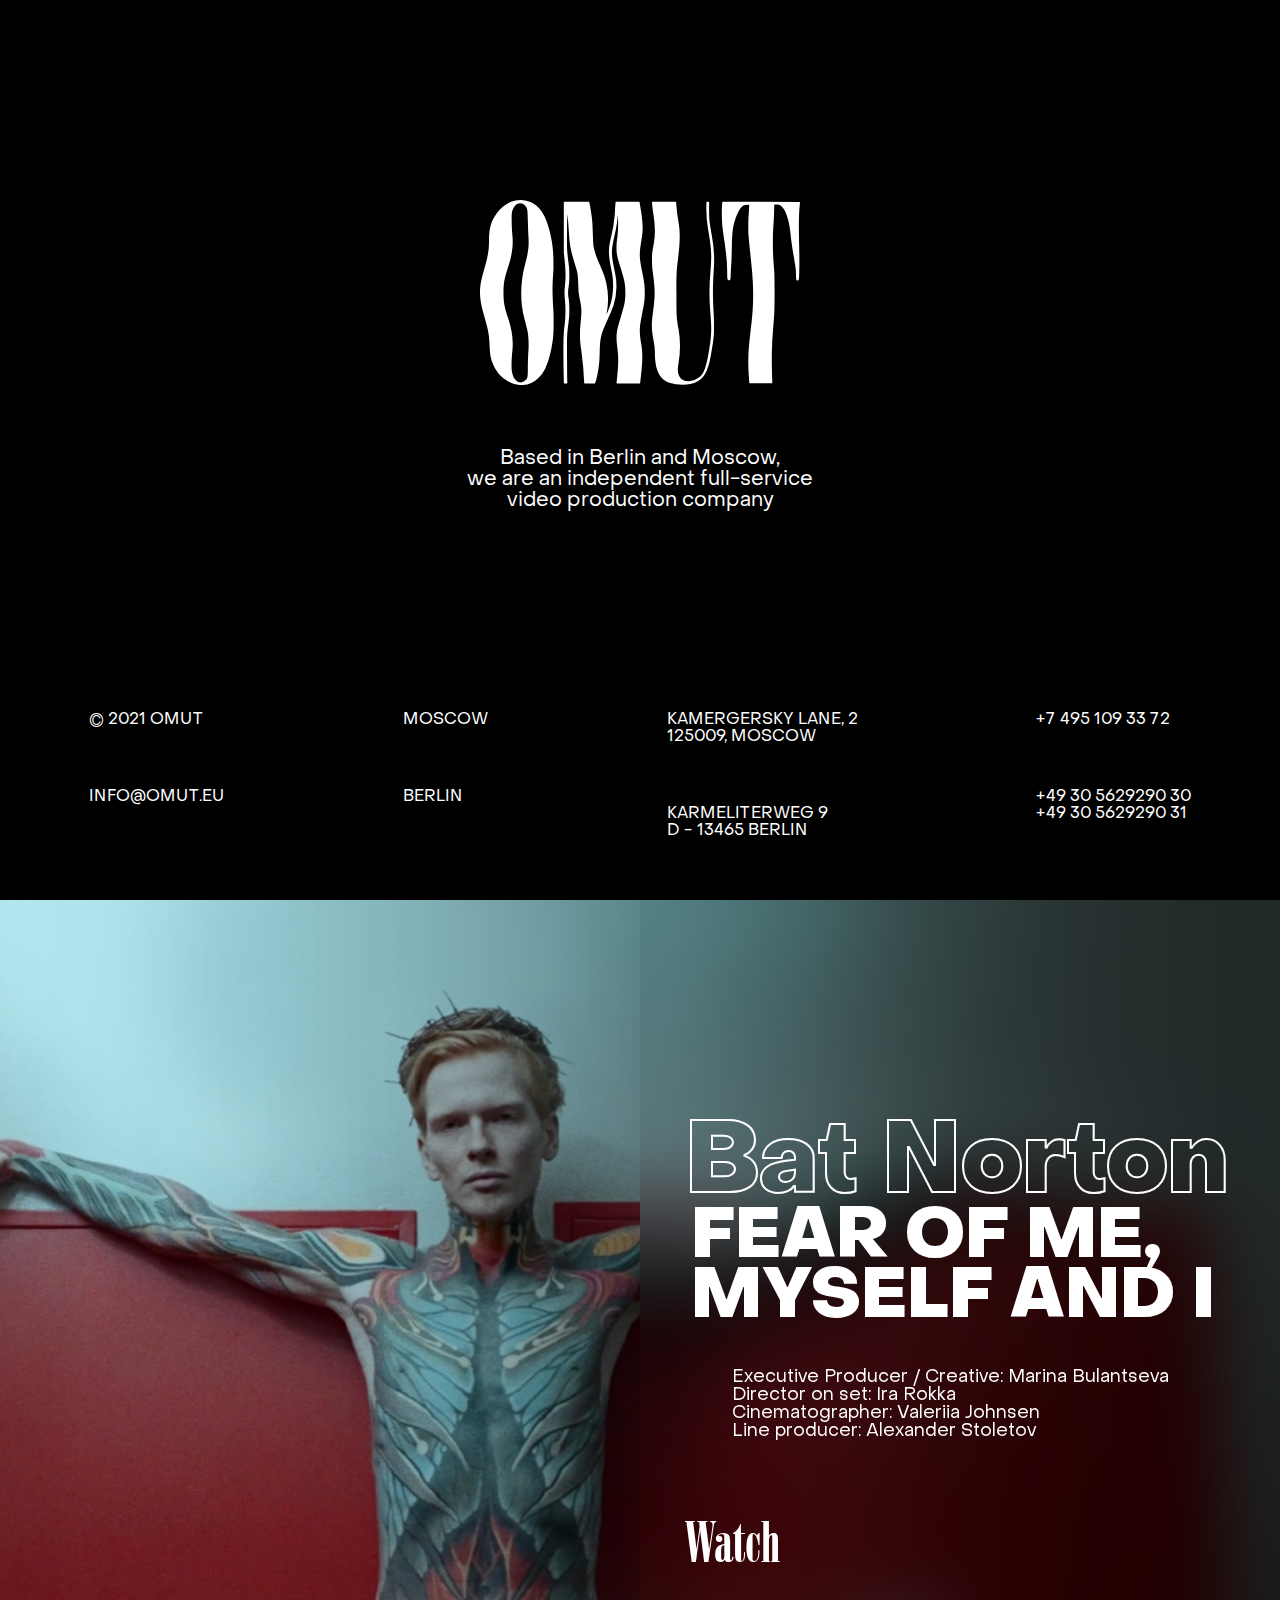
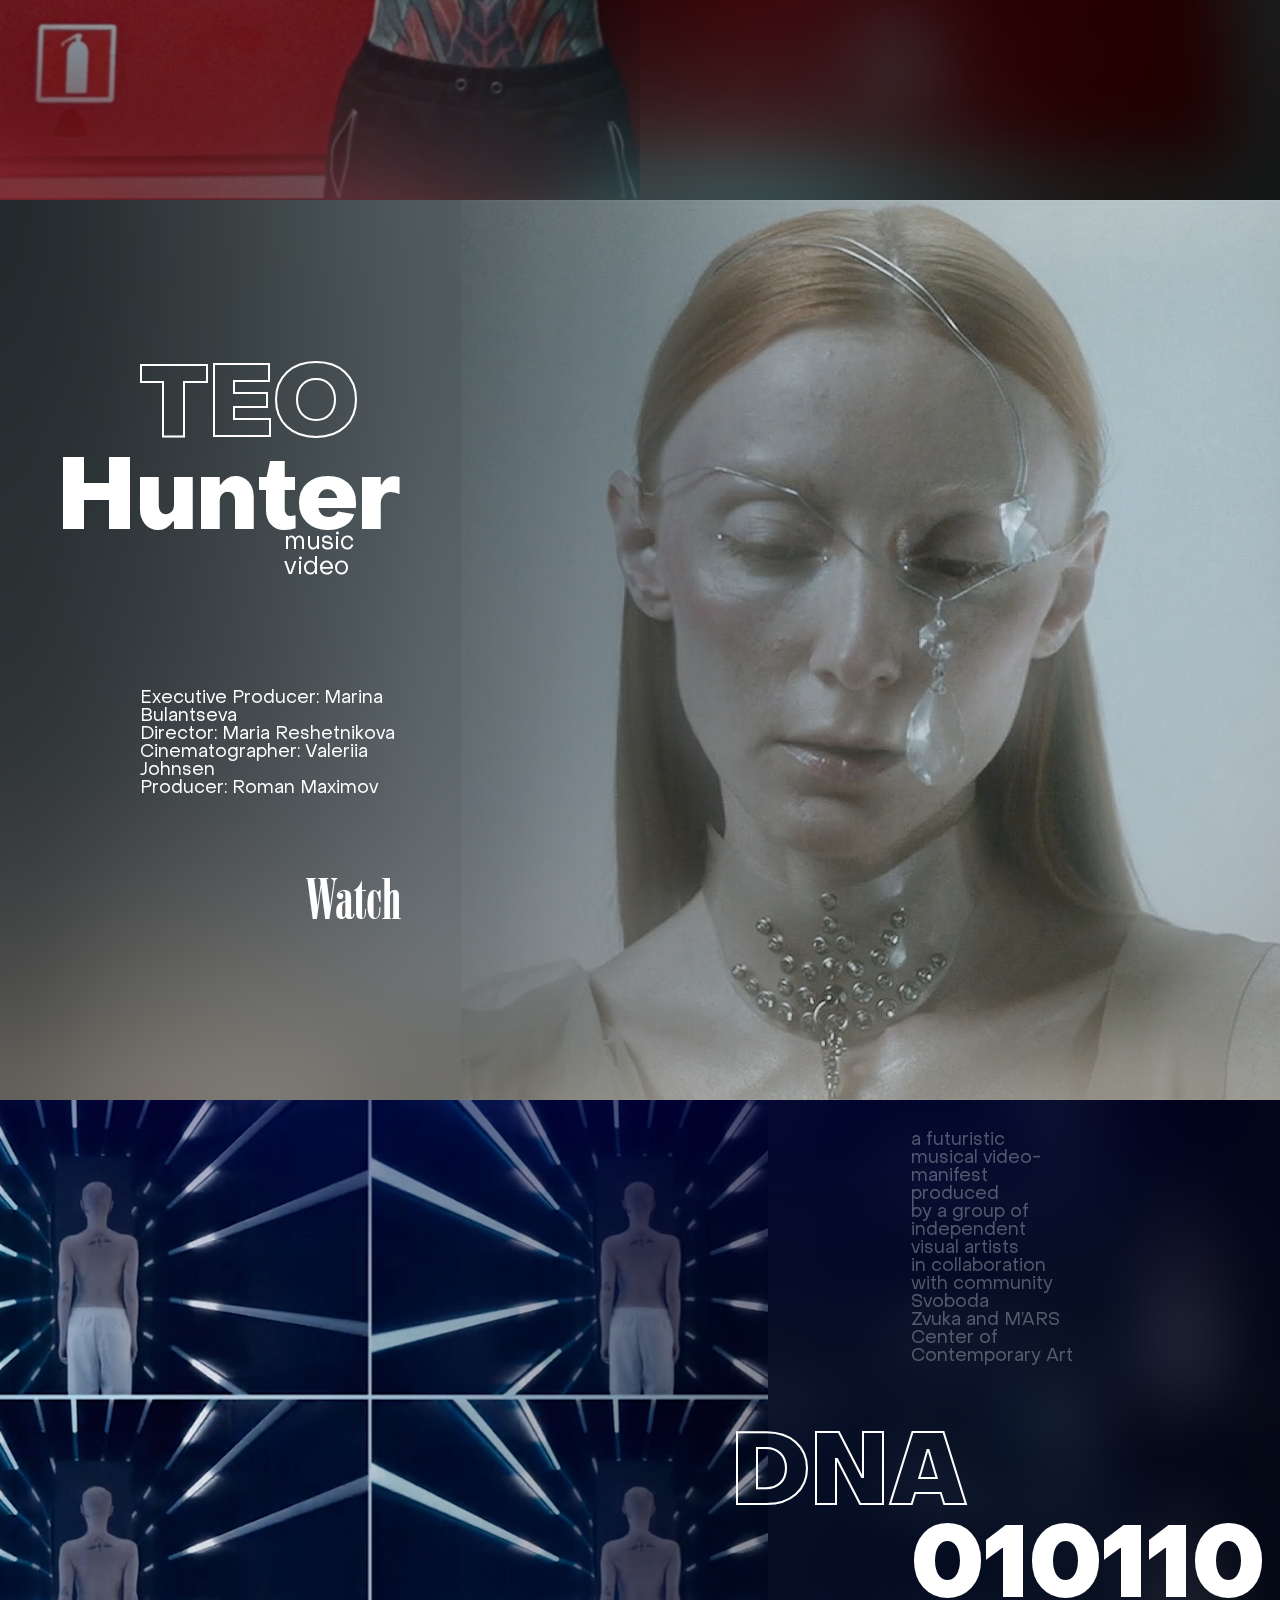
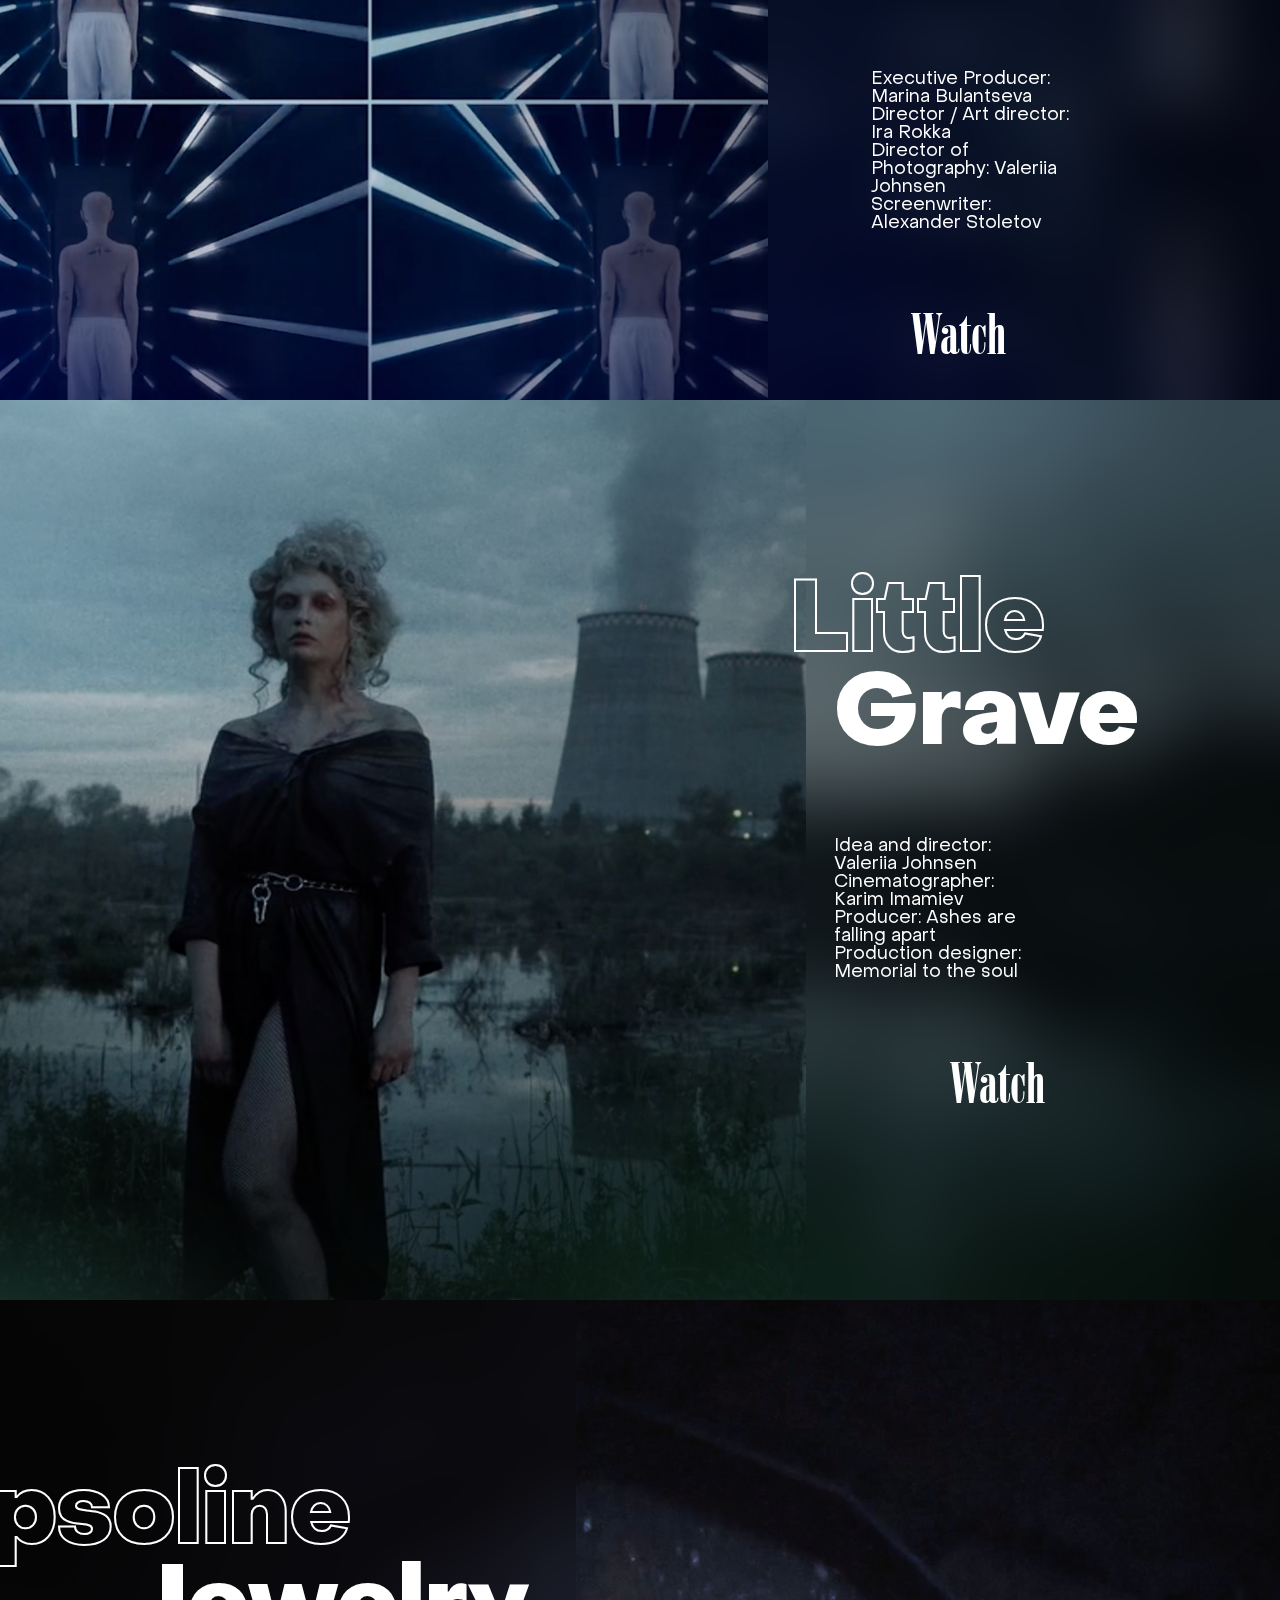
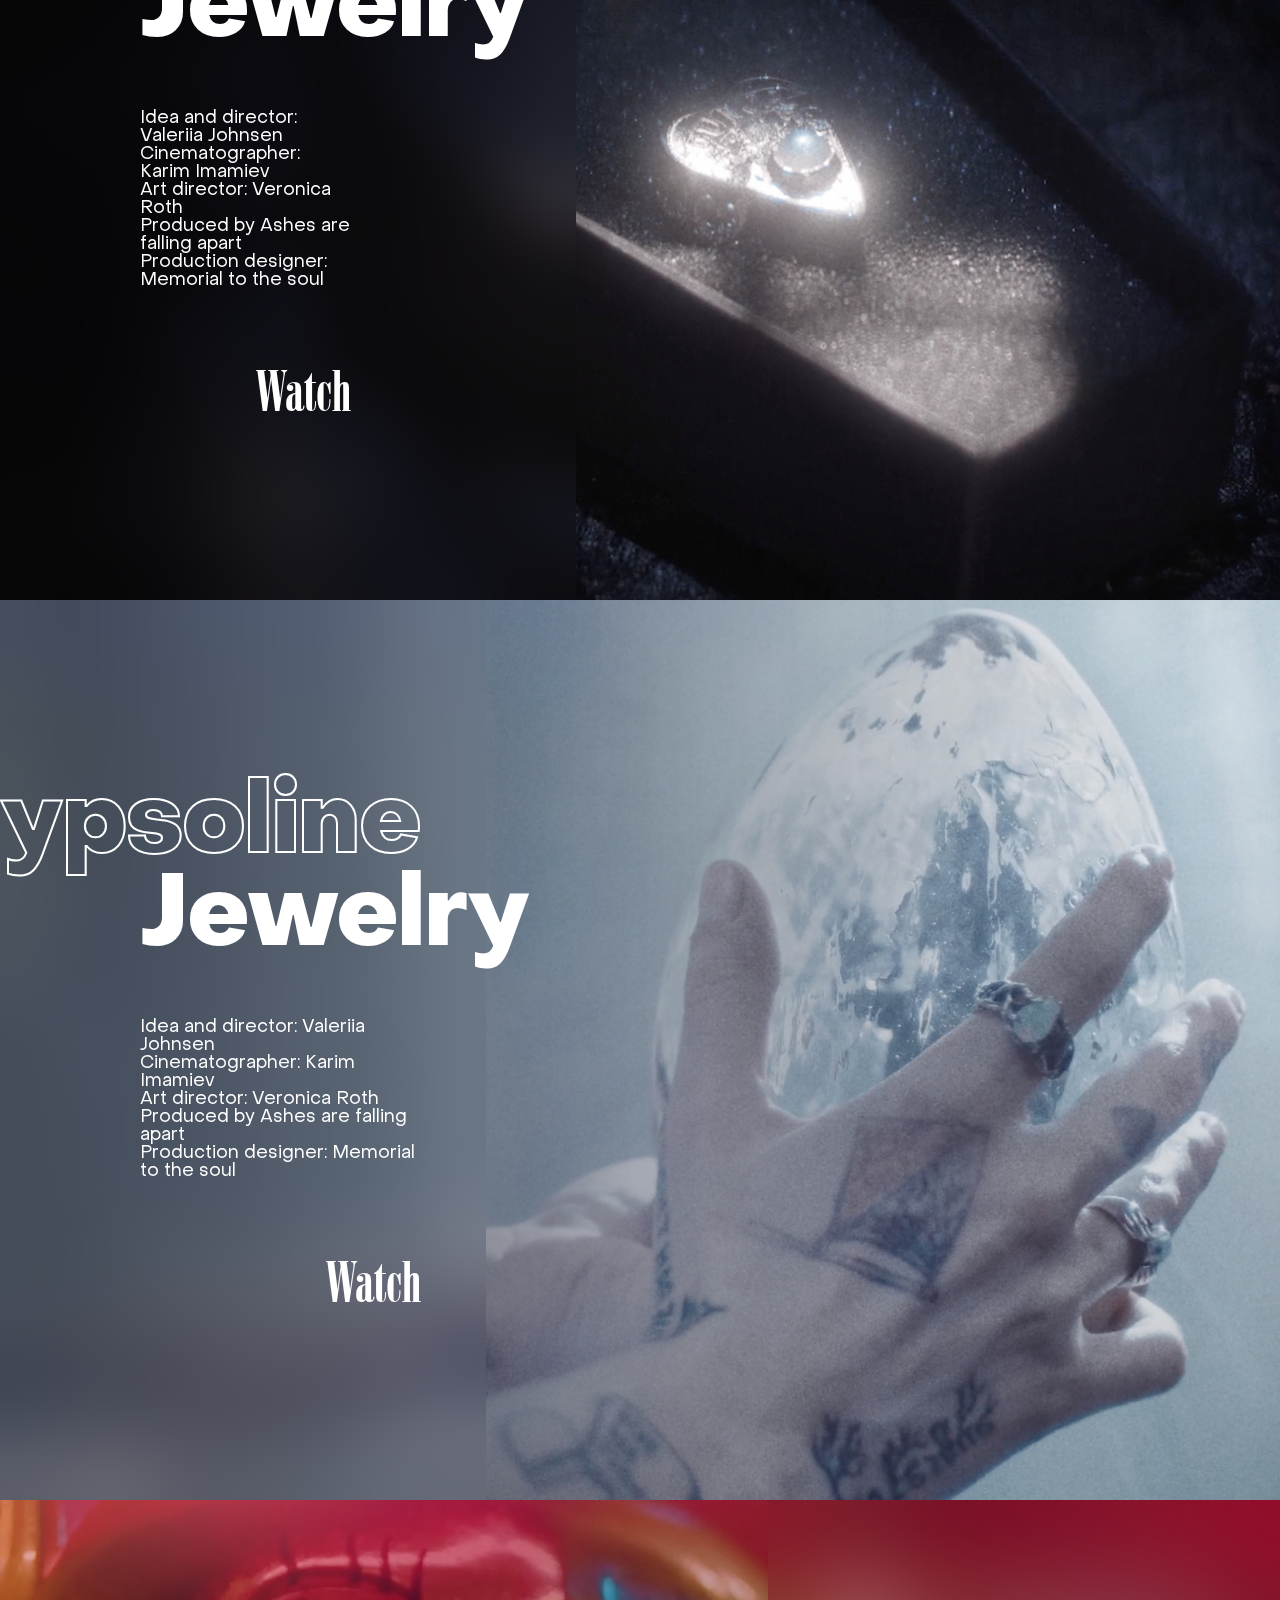
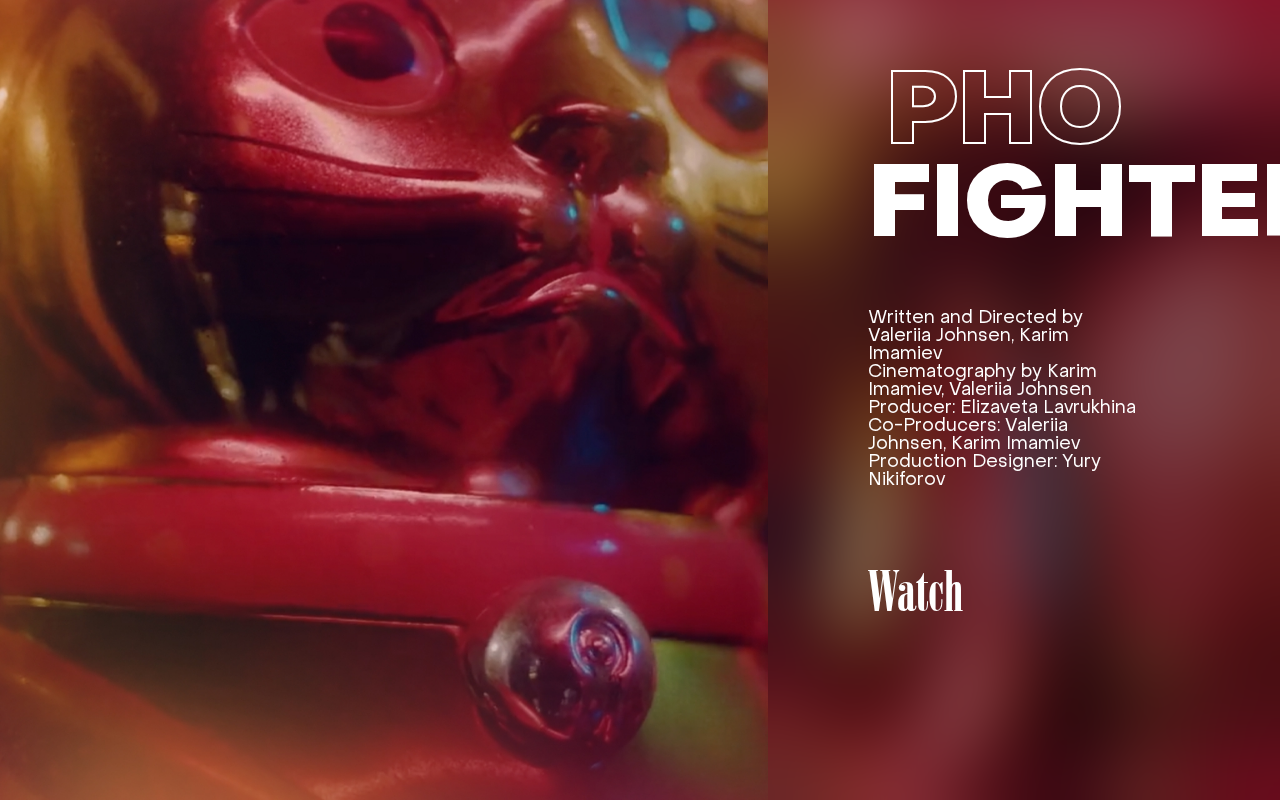
==== index.html @ 8d7e6514 "Add files via upload" ====
<!DOCTYPE html>
<html lang="en">
<head>
  <meta charset="UTF-8" http-equiv="Cache-Control" content="no-cache">
  <meta name="viewport" content="width=device-width, initial-scale=1.0">
  <link rel="stylesheet" href="css/style.css">
  <title>OMUT STUDIO</title>
</head>
<body>
  <div class="nav">
    <img class="nav__logo" src="img/znak.svg" alt="logo">
    <div class="nav__links">
      <a href="#" class="nav__link nav__about">About</a>
      <a href="#" class="nav__link nav__contacts">Contacts</a>
      <a href="#" class="nav__link nav__back">Back</a>
    </div>
    <div class="nav__links_mob">
      <img class="nav__link_mob" src="img/info.svg" alt="info">
      <img class="nav__link_mob" src="img/phone.svg" alt="phone">
    </div>
  </div>
  <div class="container">
    <div class="main active">
      <div class="main__top"></div>
      <div class="main__center">
        <img class="main__logo" src="img/logo-vector.svg" alt="logo">
        <img class="main__click" src="img/click.svg" alt="img">
        <div class="main__subtitle">Based in Berlin and Moscow, <br> we are an independent full-service <br> video production company</div>
      </div>
      <div class="main__footer">
        <div class="main__col">
          <div class="main__info">© 2021 OMUT</div>
          <div class="main__info">info@omut.eu</div>
        </div>
        <div class="main__col">
          <div class="main__info">MOSCOW</div>
          <div class="main__info">BERLIN</div>
        </div>
        <div class="main__col">
          <div class="main__info">Kamergersky lane, 2 <br> 125009, Moscow</div>
          <div class="main__info">Karmeliterweg 9 <br> D - 13465 Berlin</div>
        </div>
        <div class="main__col">
          <div class="main__info">+7 495 109 33 72</div>
          <div class="main__info">+49 30 5629290 30 <br> +49 30 5629290 31</div>
        </div>
      </div>
    </div>
    <div class="menu">
      <div class="menu__title">
        <div class="menu__words_col">
          <div class="menu__word_title">Неклассическое</div>
          <div class="menu__word_subtitle">повествование</div>
        </div>
        <div class="menu__words_col">
          <div class="menu__word_subtitle top">Постмодерн</div>
          <div class="menu__word_title right">Мрачная</div>
          <div class="menu__word_subtitle bottom">сказка</div>
        </div>
      </div>
      <div class="menu__subtitle">Видеопродакшн полного цикла с командой в Москве и Берлине</div>
      <ul class="menu__list">
        <li class="menu__item one">Работаем с актуальными артистами <br> и готовы предложить нетривиальный <br>  подход брендам, которые готовы <br> 
          к поиску новых визуальных форм <br> 
          в диалоге со своей аудиторией</li>
        <li class="menu__item two">Снимаем музыкальные клипы <br> 
          и коммерцию с сильной арт <br> составляющей</li>
        <li class="menu__item three">Работаем с брендами и артистами, которые <br>  не боятся экспериментировать и готовы <br> снимать контент с провокативной тематикой, <br>  необычными визуальными эффектами, <br> неклассическим повествованием.</li>
      </ul>
      <div class="menu__team">
        <div class="team__col">
          <div class="team__person">
            <img src="img/photo_1.png" class="team__photo"></img>
            <div class="team__name">Александр</div>
            <div class="team__lastname">Столетов</div>
            <div class="team__position">Генеральный продюсер</div>
            <div class="team__text">Увлечен новыми форматами социального взаимодействия в искусстве, в том числе, через иммерсивный виртуальный опыт. Работает с кино, анимацией, а также VR/AR проектами в Москве и Берлине. </div>
          </div>
          <div class="team__person">
            <img src="img/photo_3.png" class="team__photo"></img>
            <div class="team__name three">Валерия</div>
            <div class="team__lastname three">Йонсен</div>
            <div class="team__position">Оператор-постановщик</div>
            <div class="team__text">В своем визуальном языке придерживается атмосферы мрачной и сказочной эстетики.</div>
          </div>
        </div>
        <div class="team__col">
          <div class="team__person">
            <img src="img/photo_2.png" class="team__photo"></img>
            <div class="team__name two">Марина</div>
            <div class="team__lastname two">Буланцева </div>
            <div class="team__position">Креативный продюсер </div>
            <div class="team__text">видео, арт- и медиапроектов. Из тьмы и хаоса проявляет идеи, объединяет вокруг себя талантливых людей, чтобы вместе создавать миры невероятной сложности и красоты. </div>
          </div>
          <div class="team__person">
            <img src="img/photo_4.png" class="team__photo"></img>
            <div class="team__name four">Вероника </div>
            <div class="team__lastname four">Роот</div>
            <div class="team__position">Арт директор</div>
            <div class="team__text">В каждую работу вносит смысловую сложность, выстраивая уникальные визуальные истории.  Наработанный персональный стиль включает элементы барокко, символизма и постмодернистских направлений.</div>
          </div>
        </div>
      </div>
    </div>
    <div class="scroll__container" id="well">
      <section class="panel work__one">
        <div class="one__blur">
          <div class="one__title">Molchat Doma</div>
          <div class="one__subtitle">Otveta Net </div>
          <div class="one__subtitle_text">music video</div>
          <div class="one__text">Produced by: Alexander Stoletov & Marina Bulantseva <br>
            Director: Ira Rokka <br>
            Director of Photography: Valeriia Jonsen <br>
            Production designer: Elena Lavur
          </div>
          <div class="one__text_mob">
            <div class="one__row_mob">Produced by: <br> Alexander Stoletov & Marina Bulantseva</div>
            <div class="one__row_mob">Director: <br> Ira Rokka </div>
            <div class="one__row_mob">Director of Photography: <br> Valeriia Jonsen </div>
            <div class="one__row_mob">Production designer: <br> Elena Lavur</div>
          </div>
          <div class="one__play">Watch</div>  
        </div>
      </section>
      <section class="panel work__two">
        <div class="two__blur">
          <div class="two__title">Bat Norton</div>
          <div class="two__subtitle">FEAR OF ME, <br> MYSELF AND I </div>
          <div class="two__text">Executive Producer / Creative: Marina Bulantseva<br>
             Director on set: Ira Rokka <br>
             Cinematographer: Valeriia Johnsen<br>
             Line producer: Alexander Stoletov
          </div>
          <div class="two__text_mob">
            <div class="two__row_mob">Executive Producer / Creative: <br> Marina Bulantseva</div>
            <div class="two__row_mob">Director on set: <br> Ira Rokka </div>
            <div class="two__row_mob">Cinematographer: <br> Valeriia Jonsen </div>
            <div class="two__row_mob">Line producer: <br> Alexander Stoletov</div>
          </div>
          <div class="two__play">Watch</div>  
        </div>
      </section>
      <section class="panel work__three">
        <div class="three__blur">
          <div class="three__title">TEO</div>
          <div class="three__subtitle">Hunter</div>
          <div class="three__subtitle_text">music video</div>
          <div class="three__text">Executive Producer: Marina Bulantseva<br>
            Director: Maria Reshetnikova<br>
            Cinematographer: Valeriia Johnsen<br>
            Producer: Roman Maximov
          </div>
          <div class="three__text_mob">
            <div class="three__row_mob">Creative by <br> Executive Producer: <br> Marina Bulantseva </div>
            <div class="three__row_mob">Director: <br> Maria Reshetnikova</div>
            <div class="three__row_mob">Cinematographer: <br> Valeriia Johnsen</div>
            <div class="three__row_mob">Producer: <br> Roman Maximov</div>
          </div>
          <div class="three__play">Watch</div>  
        </div>
      </section>
      <section class="panel work__four">
        <div class="four__blur">
          <div class="four__subtext">
            a futuristic musical video-manifest produced <br> 
            by a group of independent visual artists <br>
            in collaboration with community Svoboda <br> 
            Zvuka and M’ARS Center of Contemporary Art
          </div>
          <div class="four__title">DNA</div>
          <div class="four__subtitle">010110 </div>
          <div class="four__text">Executive Producer: Marina Bulantseva<br>
            Director / Art director: Ira Rokka<br>
            Director of Photography: Valeriia Johnsen<br>
            Screenwriter: Alexander Stoletov
          </div>
          <div class="four__text_mob">
            <div class="four__row_mob">Executive Producer:  <br>Marina Bulantseva</div>
            <div class="four__row_mob">Director / Art director: <br> Ira Rokka </div>
            <div class="four__row_mob">Director of Photography: <br> Valeriia Johnsen</div>
            <div class="four__row_mob">Screenwriter: <br> Alexander Stoletov </div>
          </div>
          <div class="four__play">Watch</div>  
        </div>
      </section>
      <section class="panel work__five">
        <div class="five__blur">
          <div class="five__title">Little</div>
          <div class="five__subtitle">Grave </div>
          <div class="five__text">Idea and director: Valeriia Johnsen<br>
            Cinematographer: Karim Imamiev<br>
            Producer: Ashes are falling apart<br>
            Production designer: Memorial to the soul
          </div>
          <div class="five__text_mob">
            <div class="five__row_mob">Idea and director: <br> Valeriia Johnsen</div>
            <div class="five__row_mob">Cinematographer: <br> Karim Imamiev </div>
            <div class="five__row_mob">Producer: <br> Ashes are falling apart </div>
            <div class="five__row_mob">Production designer: <br> Memorial to the soul </div>
          </div>
          <div class="five__play">Watch</div>  
        </div>
      </section>
      <section class="panel work__six">
        <div class="six__blur">
          <div class="six__title">Hypsoline</div>
          <div class="six__subtitle">Jewelry</div>
          <div class="six__text">Idea and director: Valeriia Johnsen<br>
            Cinematographer: Karim Imamiev<br>
            Art director: Veronica Roth<br>
            Produced by Ashes are falling apart<br>
            Production designer: Memorial to the soul
          </div>
          <div class="six__text_mob">
            <div class="six__row_mob">Idea and director: <br> Valeriia Johnsen</div>
            <div class="six__row_mob">Cinematographer: <br> Karim Imamiev </div>
            <div class="six__row_mob">Art director:  <br> Veronica Roth</div>
            <div class="six__row_mob">Produced by <br> Ashes are falling apart</div>
            <div class="six__row_mob">Production designer: <br> Memorial to the soul </div>
          </div>
          <div class="six__play">Watch</div>  
        </div>
      </section>
      <section class="panel work__seven">
        <div class="seven__blur">
          <div class="seven__title">Hypsoline</div>
          <div class="seven__subtitle">Jewelry</div>
          <div class="seven__text">Idea and director: Valeriia Johnsen<br>
            Cinematographer: Karim Imamiev<br>
            Art director: Veronica Roth<br>
            Produced by Ashes are falling apart<br>
            Production designer: Memorial to the soul
          </div>
          <div class="seven__text_mob">
            <div class="seven__row_mob">Idea and director: <br> Valeriia Johnsen</div>
            <div class="seven__row_mob">Cinematographer: <br> Karim Imamiev </div>
            <div class="seven__row_mob">Art director:  <br> Veronica Roth</div>
            <div class="seven__row_mob">Produced by <br> Ashes are falling apart</div>
            <div class="seven__row_mob">Production designer: <br> Memorial to the soul </div>
          </div>
          <div class="seven__play">Watch</div>  
        </div>
      </section>
      <section class="panel work__eight">
        <div class="eight__blur">
          <div class="eight__title">PHO</div>
          <div class="eight__subtitle">FIGHTERS</div>
          <div class="eight__text">Written and Directed by Valeriia Johnsen, Karim Imamiev<br>
            Cinematography by Karim Imamiev, Valeriia Johnsen<br>
            Producer: Elizaveta Lavrukhina<br>
            Co-Producers: Valeriia Johnsen, Karim Imamiev<br>
            Production Designer: Yury Nikiforov
          </div>
          <div class="eight__text_mob">
            <div class="eight__row_mob">Written and Directed by <br> Valeriia Johnsen, Karim Imamiev</div>
            <div class="eight__row_mob">Cinematography by <br> Karim Imamiev, Valeriia Johnsen</div>
            <div class="eight__row_mob">Producer: <br> Elizaveta Lavrukhina</div>
            <div class="eight__row_mob">Co-Producers:<br> Valeriia Johnsen, Karim Imamiev</div>
            <div class="eight__row_mob">Production Designer: <br> Yury Nikiforov </div>
          </div>
          <div class="eight__play">Watch</div>  
        </div>
      </section>
    </div>
    
    <div class="scroll__icon">
      <img class="scroll__img" src="img/scroll.svg" alt="scroll">
    </div>
    <div class="scroll__icon_mob">
      <div class="scroll__img_mob">scroll</div>
    </div>
  </div>
  
  <script src="js/script.js"></script>
</body>
</html>
---- css/style.css ----
@import url('./fonts.css');
@import url('./mian.css');

.container{
  overflow: hidden;
}

/* MAIN */

.main{
  background: black;
  color: white;
  font-weight: 400;
  height: 100vh;
  position: fixed;
  width: 100%;
  z-index: 50;
  cursor: pointer;
  display: flex;
  flex-direction: column;
  justify-content: space-between;
}

.main.main-active{
  opacity: 0;
  animation: blur 2s ease 0s;
  z-index: -1;
  transition: all 2s ease;
}

@keyframes blur {
	0% {
		-webkit-filter: blur(50px);
		-moz-filter: blur(50px);
		-o-filter: blur(50px);
		-ms-filter: blur(50px);
	}
	100% {
		-webkit-filter: blur(0px);
		-moz-filter: blur(0px);
		-o-filter: blur(0px);
		-ms-filter: blur(0px);
	}
}


.main__center{
  display: flex;
  flex-direction: column;
  justify-content: center;
  align-items: center;
  text-align: center;
}

.main__logo{
  max-width: 320px;
}

.main__subtitle{
  margin-top: 64px;
  font-size: 20px;
}

.main__footer{
  display: flex;
  justify-content: space-around;
  
}

.main__info{
  margin-bottom: 60px;
  text-transform: uppercase;
  font-size: 16px;
}

.main__click{
  display: none;
}

@media (max-width: 800px){

  .main{
    display: flex;
    flex-direction: column;
    justify-content: space-around;  
  }

  .main__center{
    padding-top: 0;
  }

  .main__logo{
    max-width: 240px;
  }

  .main__click{
    display: flex;
    margin-top: 24px;
  }

  .main__subtitle{
    margin-top: 24px;
  }

  .main__footer{
    display: flex;
    flex-direction: column;
    justify-content: center;
    margin-top: 0;
  }

  .main__col{
    display: flex;
    justify-content: space-around;
  }

  .main__info{
    font-size: 12px;
    margin-bottom: 25px;
  }

}
/* NAVIGATION */

.nav{
  position: fixed;
  display: flex;
  align-items: center;
  justify-content: space-between;
  padding: 50px 140px 0 140px;
  width: 100%;
  z-index: 2;
}

.nav__logo{
  max-width: 60px;
}

.nav__link{
  font-family: 'onyx_btregular';
  font-size: 36px;
  text-decoration: none;
  color: white;
  margin-left: 120px;
}

.nav__links_mob{
  display: none;
}

.nav__back{
  display: none;
}

.nav__contacts-hidden,.nav__about-hidden{
  display: none;
}

.nav__back-active{
  display: block;
}

@media (max-width: 800px){
  .nav{
    backdrop-filter: blur(35px);
    background-color: rgba(0, 0, 0, 0.5);
    padding: 30px 30px 24px 30px;
  }

  .nav__logo{
    max-width: 30px;
  }

  .nav__links{
    display: none;
  }
  
  .nav__links_mob{
    display: flex;
  }

  .nav__link_mob{
    margin-left: 34px;
  }

}

/* SCROLL */

.scroll__icon{
  position: fixed;
  bottom: 94px;
  padding-left: 140px;
}

.scroll__img{
  width: 21px;
}

.scroll__icon_mob{
  display: none;
}

/* .scroll__container{
  position: relative;
	overflow: hidden;
	transition: 1s cubic-bezier(0.5, 0, 0.5, 1);
} */

@media (max-width: 800px){

  .scroll__icon{
    display: none;
  }

  .scroll__icon_mob{
    position: fixed;
    bottom: 29px;
    display: flex;
    font-size: 16px;
    color: white;
    width: 100%;
  }

  .scroll__img_mob{
    position: relative;
    margin: 0 auto;
  }
  
  .scroll__img_mob::before{
    position: absolute;
    content: "";
    width: 32px;
    height: 3px;
    background: white;
    top: 40%;
    left: 130%;
  }

  .scroll__img_mob::after{
    position: absolute;
    content: "";
    width: 32px;
    height: 3px;
    background: white;
    top: 40%;
    right:130%;
  }

}

/* WORK ONE */

.work__one{
  background: url('../img/bg_1.jpg') center no-repeat;
  background-size: cover;
  height: 100vh;
  display: flex;
  flex-direction: row-reverse;
}

.one__blur{
  backdrop-filter: blur(35px);
  width: 39%;
  height: 100%;
  padding: 0 140px 0 84px;
  display: flex;
  flex-direction: column;
  justify-content: center;
  color: white;
}

.one__title{
  font-weight: 900;
  font-size: 100px;
  white-space: nowrap;
  margin-left: -245px;
  line-height: 30px;
  -webkit-text-fill-color: transparent;
  -webkit-text-stroke: 2px white;
}

.one__subtitle{
  font-weight: 900;
  font-size: 100px;
  margin-left: -30px;
  white-space: nowrap;
}

.one__subtitle_text{
  margin-top: -32px;
  font-size: 24px;
  margin-bottom: 69px;
}

.one__text{
  font-size: 18px;
}

.one__play{
  font-family: 'onyx_btregular';
  font-size: 56px;
  text-decoration: none;
  color: white;
  margin-top: 69px;
  cursor: pointer;
}

.one__text_mob{
  display: none;
}

@media (max-width: 800px){
  .work__one{
    background: url('../img/bg_1.jpg') no-repeat;
    background-size: cover;
    background-position: 20% -80px;
    flex-direction: column-reverse;
    overflow: hidden;
  }
  .one__blur{
    background: linear-gradient( transparent, rgb(0, 0, 0));
    width: 100%;
    height: 50%;
    padding: 20px 0;
    display: flex;
    flex-direction: column;
    justify-content: flex-start;
    align-items: center;
    text-align: center;
    color: white;
  }

  .one__title{
    font-size: 36px;
    margin-left: 0;
    line-height: 30px;
    width: 90%;
    text-align: left;
    -webkit-text-stroke: 1px white;
  }
  
  .one__subtitle{
    font-size: 30px;
    margin-left: 0;
    width: 90%;
    text-align: right;
  }
  
  .one__subtitle_text{
    margin-top: -40px;
    font-size: 18px;
    width: 90%;
    text-align: left;
    margin-bottom: 32px;
  }
  
  .one__text{
    display: none;
  }

  .one__text_mob{
    display: block;
    font-size: 16px;
  }

  .one__row_mob{
    margin-bottom: 15px;
  }

  .one__play{
    font-size: 36px;
    margin-top: -110%;
    width: 90%;
    text-align: right;
  }
}

/* WORK TWO */

.work__two{
  background: url('../img/bg_2.jpg') center no-repeat;
  background-size: cover;
  height: 100vh;
  display: flex;
  flex-direction: row-reverse;
}

.two__blur{
  backdrop-filter: blur(35px);
  width: 50%;
  height: 100%;
  padding: 0 65px 0 45px;
  color: white;
  display: flex;
  flex-direction: column;
  justify-content: center;
}

.two__title{
  font-weight: 900;
  font-size: 100px;
  white-space: nowrap;
  line-height: 85px;
  -webkit-text-fill-color: transparent;
  -webkit-text-stroke: 2px white;
}

.two__subtitle{
  font-weight: 900;
  font-size: 70px;
  white-space: nowrap;
  line-height: 60px;
  display: flex;
  justify-content: flex-end;
}

.two__text{
  display: flex;
  justify-content: center;
  margin-top: 40px;
  font-size: 18px;
}


.two__play{
  font-family: 'onyx_btregular';
  font-size: 56px;
  text-decoration: none;
  color: white;
  margin-top: 69px;
  cursor: pointer;
}

.two__text_mob{
  display: none;
}

@media (max-width: 800px){
  .work__two{
    background: url('../img/bg_2.jpg') no-repeat;
    background-size: cover;
    background-position: 35%;
    flex-direction: column-reverse;
    overflow: hidden;
  }
  .two__blur{
    background: linear-gradient( transparent, rgb(0, 0, 0));
    width: 100%;
    height: 50%;
    padding: 20px 0 0 0;
    display: flex;
    flex-direction: column;
    justify-content: flex-start;
    align-items: center;
    text-align: center;
    color: white;
  }

  .two__title{
    font-size: 36px;
    margin-left: 0;
    line-height: 30px;
    width: 90%;
    text-align: left;
    -webkit-text-stroke: 1px white;
  }
  
  .two__subtitle{
    font-size: 30px;
    margin-left: 0;
    width: 90%;
    text-align: right;
    line-height: 30px;
    margin-bottom: 15px;
  }
  
  .two__text{
    display: none;
  }

  .two__text_mob{
    display: block;
    font-size: 16px;
  }

  .two__row_mob{
    margin-bottom: 15px;
  }

  .two__play{
    font-size: 36px;
    margin-top: -110%;
    width: 90%;
    text-align: right;
  }
}

/* WORK three */

.work__three{
  background: url('../img/bg_3.jpg') center no-repeat;
  background-size: cover;
  height: 100vh;
  display: flex;
}

.three__blur{
  backdrop-filter: blur(35px);
  width: 36%;
  height: 100%;
  padding: 0 60px 0 140px;
  color: white;
  display: flex;
  flex-direction: column;
  justify-content: center;
}

.three__title{
  font-weight: 900;
  font-size: 100px;
  white-space: nowrap;
  line-height: 85px;
  -webkit-text-fill-color: transparent;
  -webkit-text-stroke: 2px white;
}

.three__subtitle{
  font-weight: 900;
  font-size: 100px;
  white-space: nowrap;
  line-height: 100px;
  display: flex;
  justify-content: flex-end;
}

.three__subtitle_text{
  margin-top: -22px;
  margin-left: 144px;
  font-size: 24px;
  margin-bottom: 69px;
}

.three__text{
  display: flex;
  justify-content: flex-end;
  font-size: 18px;
  margin-top: 40px;
}


.three__play{
  font-family: 'onyx_btregular';
  font-size: 56px;
  text-decoration: none;
  color: white;
  margin-top: 69px;
  cursor: pointer;
  display: flex;
  justify-content: flex-end;
}

.three__text_mob{
  display: none;
}

@media (max-width: 800px){
  .work__three{
    background: url('../img/bg_3.jpg') no-repeat;
    background-size: 250%;
    background-position: top;
    flex-direction: column-reverse;
    overflow: hidden;
    background-color: black;
  }
  .three__blur{
    background: linear-gradient( transparent, rgb(0, 0, 0));
    width: 100%;
    height: 50%;
    padding: 20px 0 0 0;
    display: flex;
    flex-direction: column;
    justify-content: flex-start;
    align-items: center;
    text-align: center;
    color: white;
  }

  .three__title{
    font-size: 36px;
    margin-left: 0;
    line-height: 30px;
    width: 50%;
    text-align: left;
    -webkit-text-stroke: 1px white;
  }
  
  .three__subtitle{
    font-size: 30px;
    margin-left: 0;
    width: 50%;
    text-align: right;
    line-height: 30px;
    margin-bottom: 15px;
  }

  .three__subtitle_text{
    display: none;
  }
  
  .three__text{
    display: none;
  }

  .three__text_mob{
    display: block;
    font-size: 16px;
  }

  .three__row_mob{
    margin-bottom: 15px;
  }

  .three__play{
    font-size: 36px;
    margin-top: -110%;
    width: 90%;
    text-align: right;
  }
}

/* WORK FOUR */

.work__four{
  background: url('../img/bg_4.jpg') center no-repeat;
  background-size: cover;
  height: 100vh;
  display: flex;
  flex-direction: row-reverse;
}

.four__blur{
  backdrop-filter: blur(35px);
  width: 40%;
  height: 100%;
  padding: 0 204px 0 143px;
  color: white;
  display: flex;
  flex-direction: column;
  justify-content: center;
  
}

.four__subtext{
  font-size: 18px;
  color: #FFFFFF;
  opacity: 0.31;
  margin-bottom: 70px;
}

.four__title{
  font-weight: 900;
  font-size: 100px;
  white-space: nowrap;
  line-height: 85px;
  margin-left: -180px;
  -webkit-text-fill-color: transparent;
  -webkit-text-stroke: 2px white;
}

.four__subtitle{
  font-weight: 900;
  font-size: 100px;
  white-space: nowrap;
  line-height: 100px;
  
}

.four__text{
  margin-left: -40px;
  font-size: 18px;
  margin-top: 50px;
}


.four__play{
  font-family: 'onyx_btregular';
  font-size: 56px;
  text-decoration: none;
  color: white;
  margin-top: 69px;
  cursor: pointer;
}

.four__text_mob{
  display: none;
}

@media (max-width: 800px){
  .work__four{
    background: url('../img/bg_4.jpg') no-repeat;
    background-size: 250%;
    background-position: top;
    flex-direction: column-reverse;
    overflow: hidden;
    background-color: black;
  }
  .four__blur{
    background: linear-gradient( transparent, rgb(0, 0, 0));
    width: 100%;
    height: 50%;
    padding: 20px 0 0 0;
    display: flex;
    flex-direction: column;
    justify-content: flex-start;
    align-items: center;
    text-align: center;
    color: white;
  }

  .four__subtext{
    display: none;
  }

  .four__title{
    font-size: 36px;
    margin-left: 0;
    line-height: 30px;
    width: 50%;
    text-align: left;
    -webkit-text-stroke: 1px white;
  }
  
  .four__subtitle{
    font-size: 30px;
    margin-left: 0;
    width: 50%;
    text-align: right;
    line-height: 30px;
    margin-bottom: 15px;
  }

  .four__subtitle_text{
    display: none;
  }
  
  .four__text{
    display: none;
  }

  .four__text_mob{
    display: block;
    font-size: 16px;
  }

  .four__row_mob{
    margin-bottom: 15px;
  }

  .four__play{
    font-size: 36px;
    margin-top: -110%;
    width: 90%;
    text-align: right;
  }
}

/* WORK FIVE */

.work__five{
  background: url('../img/bg_5.jpg') center no-repeat;
  background-size: cover;
  height: 100vh;
  display: flex;
  flex-direction: row-reverse;
}

.five__blur{
  backdrop-filter: blur(35px);
  width: 37%;
  height: 100%;
  padding: 0 235px 0 28px;
  color: white;
  min-width: 30%;
  display: flex;
  flex-direction: column;
  justify-content: center;
  
}

.five__title{
  font-weight: 900;
  font-size: 100px;
  white-space: nowrap;
  line-height: 85px;
  display: flex;
  justify-content: flex-end;
  -webkit-text-fill-color: transparent;
  -webkit-text-stroke: 2px white;
}

.five__subtitle{
  font-weight: 900;
  font-size: 100px;
  white-space: nowrap;
  line-height: 100px;
  
}

.five__text{
  font-size: 18px;
  margin-top: 70px;
}


.five__play{
  font-family: 'onyx_btregular';
  font-size: 56px;
  text-decoration: none;
  color: white;
  margin-top: 69px;
  cursor: pointer;
  justify-content: flex-end;
  display: flex;
}

.five__text_mob{
  display: none;
}

@media (max-width: 800px){
  .work__five{
    background: url('../img/bg_5.jpg') no-repeat;
    background-size: cover;
    background-position: 35% ;
    flex-direction: column-reverse;
    overflow: hidden;
  }
  .five__blur{
    background: linear-gradient( transparent, rgb(0, 0, 0));
    width: 100%;
    height: 50%;
    padding: 20px 0 0 0;
    display: flex;
    flex-direction: column;
    justify-content: flex-start;
    align-items: center;
    text-align: center;
    color: white;
  }

  .five__subtext{
    display: none;
  }

  .five__title{
    font-size: 36px;
    margin-left: 0;
    line-height: 30px;
    width: 50%;
    text-align: left;
    -webkit-text-stroke: 1px white;
    justify-content: flex-start;
  }
  
  .five__subtitle{
    font-size: 30px;
    margin-left: 0;
    width: 50%;
    text-align: right;
    line-height: 30px;
    margin-bottom: 15px;
  }

  .five__subtitle_text{
    display: none;
  }
  
  .five__text{
    display: none;
  }

  .five__text_mob{
    display: block;
    font-size: 16px;
  }

  .five__row_mob{
    margin-bottom: 15px;
  }

  .five__play{
    font-size: 36px;
    margin-top: -110%;
    width: 90%;
    text-align: right;
  }
}

/* WORK SIX */

.work__six{
  background: url('../img/bg_6.jpg') center no-repeat;
  background-size: cover;
  height: 100vh;
  display: flex;
}

.six__blur{
  backdrop-filter: blur(35px);
  width: 45%;
  height: 100%;
  padding: 0 225px 0 140px;
  color: white;
  display: flex;
  flex-direction: column;
  justify-content: center;
}

.six__title{
  font-weight: 900;
  font-size: 100px;
  white-space: nowrap;
  line-height: 85px;
  display: flex;
  justify-content: flex-end;
  -webkit-text-fill-color: transparent;
  -webkit-text-stroke: 2px white;
}

.six__subtitle{
  font-weight: 900;
  font-size: 100px;
  white-space: nowrap;
  line-height: 100px;
  
}

.six__text{
  font-size: 18px;
  margin-top: 50px;
  display: flex;
  justify-content: flex-end;
}


.six__play{
  font-family: 'onyx_btregular';
  font-size: 56px;
  text-decoration: none;
  color: white;
  margin-top: 69px;
  cursor: pointer;
  justify-content: flex-end;
  display: flex;
}

.six__text_mob{
  display: none;
}

@media (max-width: 800px){
  .work__six{
    background: url('../img/bg_6.jpg') no-repeat;
    background-size: 250%;
    background-position: top;
    flex-direction: column-reverse;
    overflow: hidden;
    background-color: black;
  }
  .six__blur{
    background: linear-gradient( transparent, rgb(0, 0, 0));
    width: 100%;
    height: 50%;
    padding: 20px 0 0 0;
    display: flex;
    flex-direction: column;
    justify-content: flex-start;
    align-items: center;
    text-align: center;
    color: white;
  }

  .six__subtext{
    display: none;
  }

  .six__title{
    font-size: 36px;
    margin-left: 0;
    line-height: 30px;
    width: 50%;
    text-align: left;
    -webkit-text-stroke: 1px white;
  }
  
  .six__subtitle{
    font-size: 30px;
    margin-left: 0;
    width: 50%;
    text-align: right;
    line-height: 30px;
    margin-bottom: 15px;
  }

  .six__subtitle_text{
    display: none;
  }
  
  .six__text{
    display: none;
  }

  .six__text_mob{
    display: block;
    font-size: 16px;
  }

  .six__row_mob{
    margin-bottom: 15px;
  }

  .six__play{
    font-size: 36px;
    margin-top: -110%;
    width: 90%;
    text-align: right;
  }
}


/* WORK SEVEN */

.work__seven{
  background: url('../img/bg_7.jpg') center no-repeat;
  background-size: cover;
  height: 100vh;
  display: flex;
}

.seven__blur{
  backdrop-filter: blur(35px);
  width: 38%;
  height: 100%;
  padding: 0 65px 0 140px;
  color: white;
  display: flex;
  flex-direction: column;
  justify-content: center;
}

.seven__title{
  font-weight: 900;
  font-size: 100px;
  white-space: nowrap;
  line-height: 85px;
  display: flex;
  justify-content: flex-end;
  -webkit-text-fill-color: transparent;
  -webkit-text-stroke: 2px white;
}

.seven__subtitle{
  font-weight: 900;
  font-size: 100px;
  white-space: nowrap;
  line-height: 100px;
  
}

.seven__text{
  font-size: 18px;
  margin-top: 50px;
  display: flex;
  justify-content: flex-end;
}


.seven__play{
  font-family: 'onyx_btregular';
  font-size: 56px;
  text-decoration: none;
  color: white;
  margin-top: 69px;
  cursor: pointer;
  justify-content: flex-end;
  display: flex;
}

.seven__text_mob{
  display: none;
}

@media (max-width: 800px){
  .work__seven{
    background: url('../img/bg_7.jpg') no-repeat;
    background-size: 250%;
    background-position: 80% top;
    flex-direction: column-reverse;
    overflow: hidden;
    background-color: black;
  }
  .seven__blur{
    background: linear-gradient( transparent, rgb(0, 0, 0));
    width: 100%;
    height: 50%;
    padding: 20px 0 0 0;
    display: flex;
    flex-direction: column;
    justify-content: flex-start;
    align-items: center;
    text-align: center;
    color: white;
  }

  .seven__subtext{
    display: none;
  }

  .seven__title{
    font-size: 36px;
    margin-left: 0;
    line-height: 30px;
    width: 50%;
    text-align: left;
    -webkit-text-stroke: 1px white;
  }
  
  .seven__subtitle{
    font-size: 30px;
    margin-left: 0;
    width: 50%;
    text-align: right;
    line-height: 30px;
    margin-bottom: 15px;
  }

  .seven__subtitle_text{
    display: none;
  }
  
  .seven__text{
    display: none;
  }

  .seven__text_mob{
    display: block;
    font-size: 16px;
  }

  .seven__row_mob{
    margin-bottom: 15px;
  }

  .seven__play{
    font-size: 36px;
    margin-top: -110%;
    width: 90%;
    text-align: right;
  }
}

/* WORK EIGHT  */

.work__eight{
  background: url('../img/bg_8.jpg') center no-repeat;
  background-size: cover;
  height: 100vh;
  display: flex;
  justify-content: flex-end;
}

.eight__blur{
  backdrop-filter: blur(35px);
  width: 40%;
  height: 100%;
  padding: 0 140px 0 100px;
  color: white;
  display: flex;
  flex-direction: column;
  justify-content: center;
}

.eight__title{
  font-weight: 900;
  font-size: 100px;
  white-space: nowrap;
  line-height: 85px;
  display: flex;
  justify-content: center;
  -webkit-text-fill-color: transparent;
  -webkit-text-stroke: 2px white;
}

.eight__subtitle{
  font-weight: 900;
  font-size: 100px;
  white-space: nowrap;
  line-height: 100px;
  
}

.eight__text{
  font-size: 18px;
  margin-top: 50px;
  display: flex;
  justify-content: flex-end;
}


.eight__play{
  font-family: 'onyx_btregular';
  font-size: 56px;
  text-decoration: none;
  color: white;
  margin-top: 69px;
  cursor: pointer;
}

.eight__text_mob{
  display: none;
}

@media (max-width: 800px){
  .work__eight{
    background: url('../img/bg_8.jpg') no-repeat;
    background-size: 230%;
    background-position: 60% top;
    flex-direction: column-reverse;
    overflow: hidden;
    background-color: black;
    justify-content: flex-start;
  }
  .eight__blur{
    background: linear-gradient( transparent, rgb(0, 0, 0));
    width: 100%;
    height: 50%;
    padding: 20px 0 0 0;
    display: flex;
    flex-direction: column;
    justify-content: flex-start;
    align-items: center;
    text-align: center;
    color: white;
  }

  .eight__subtext{
    display: none;
  }

  .eight__title{
    font-size: 36px;
    margin-left: 0;
    line-height: 30px;
    width: 50%;
    text-align: left;
    -webkit-text-stroke: 1px white;
    justify-content: initial;
  }
  
  .eight__subtitle{
    font-size: 30px;
    margin-left: 0;
    width: 50%;
    text-align: right;
    line-height: 30px;
    margin-bottom: 15px;
  }

  .eight__subtitle_text{
    display: none;
  }
  
  .eight__text{
    display: none;
  }

  .eight__text_mob{
    display: block;
    font-size: 16px;
  }

  .eight__row_mob{
    margin-bottom: 15px;
  }

  .eight__play{
    font-size: 36px;
    margin-top: -110%;
    width: 90%;
    text-align: right;
  }
}

/* MENU */

.menu{
  background: black;
  color: white;
  display: none;
}

.menu-active{
  display: block;
}

.scroll__container-hidden{
  display: none;
}

.menu__title{
  display: flex;
  align-items: center;
  padding-top: 283px;
}

.menu__word_title{
  font-weight: 900;
  font-size: 72px;
  margin-left: 140px;
  -webkit-text-fill-color: transparent;
  -webkit-text-stroke: 2px white;
  line-height: 20px;
}

.menu__word_subtitle{
  font-weight: 900;
  font-size: 72px;
  margin-left: 333px;
}

.menu__word_subtitle.top{
  margin-left: 0;
  margin-bottom: 40px;
}

.menu__word_title.right{
  margin-left: 422px;
}

.menu__word_subtitle.bottom{
  margin-left: 355px;
}

.menu__subtitle{
  color: #FFFFFF;
  opacity: 0.23;
  font-size: 24px;
  text-align: center;
}

.menu__list{
  display: flex;
  justify-content: space-around;
  align-items: center;
  margin-top: 157px;
}

.menu__item{
  display: flex;
  text-align: center;
  width: 536px;
  height: 434px;
  justify-content: center;
  align-items: center;
  font-size: 20px;
}

.menu__item.one{
  background: url('../img/numb_1.png') center no-repeat;
}
.menu__item.two{
  background: url('../img/numb_2.png') center no-repeat;
}
.menu__item.three{
  background: url('../img/numb_3.png') center no-repeat;
}

.menu__team{
  margin-top: 175px;
  display: flex;
  justify-content: center;
  align-items: center;
  padding-bottom: 200px;
}

.team__person{
  width: 536px;
  text-align: center;
  margin-bottom: 73px;
}

.team__name{
  font-weight: 900;
  font-size: 60px;
  -webkit-text-fill-color: transparent;
  -webkit-text-stroke: 2px white;
  line-height: 40px;
  text-align: left;
  margin-top: -70px;
}

.team__name.two{
  text-align: right;
}

.team__name.three{
  text-align: center;
}

.team__name.four{
  text-align: right;
  margin-right: -150px;
}

.team__lastname{
    font-weight: 900;
    font-size: 60px;
    text-align: right;
}

.team__position{
  font-size: 30px;
  margin-bottom: 30px;
}

.team__text{
  font-size: 20px;
}

.team__col:first-child{
  margin-right: 154px;
}
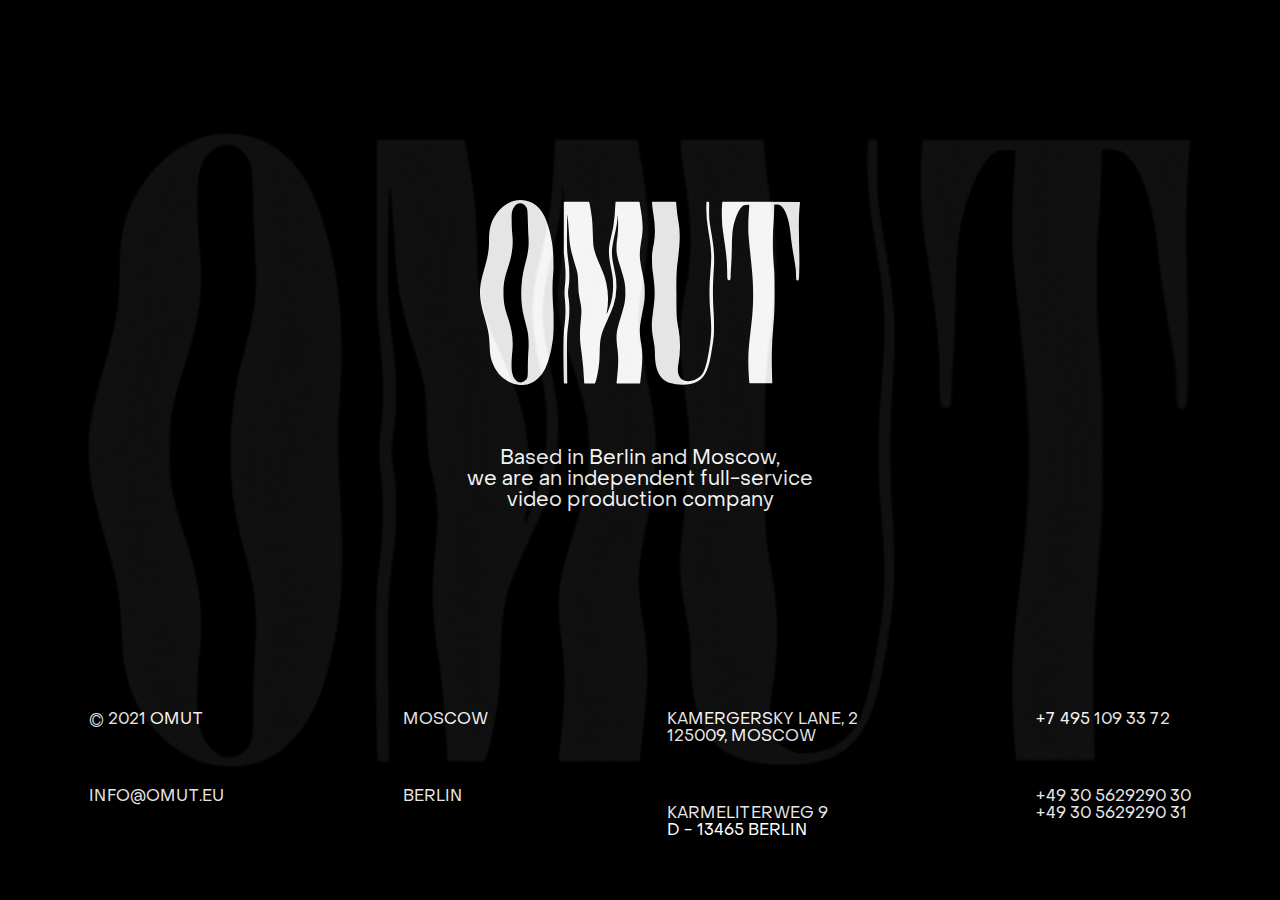
==== commit 71991ee7: "Add files via upload" ====
--- a/index.html
+++ b/index.html
@@ -4,6 +4,7 @@
   <meta charset="UTF-8" http-equiv="Cache-Control" content="no-cache">
   <meta name="viewport" content="width=device-width, initial-scale=1.0">
   <link rel="stylesheet" href="css/style.css">
+  <link rel="stylesheet" href="css/docSlider.css">
   <title>OMUT STUDIO</title>
 </head>
 <body>
@@ -20,7 +21,7 @@
     </div>
   </div>
   <div class="container">
-    <div class="main active">
+    <div class="main">
       <div class="main__top"></div>
       <div class="main__center">
         <img class="main__logo" src="img/logo-vector.svg" alt="logo">
@@ -102,7 +103,7 @@
         </div>
       </div>
     </div>
-    <div class="scroll__container" id="well">
+    <div class="scroll__container docSlider" id="well">
       <section class="panel work__one">
         <div class="one__blur">
           <div class="one__title">Molchat Doma</div>
@@ -270,7 +271,7 @@
       <div class="scroll__img_mob">scroll</div>
     </div>
   </div>
-  
+  <script src="js/docSlider.min.js"></script>
   <script src="js/script.js"></script>
 </body>
 </html>--- a/css/style.css
+++ b/css/style.css
@@ -8,7 +8,7 @@
 /* MAIN */
 
 .main{
-  background: black;
+  background-color: black;
   color: white;
   font-weight: 400;
   height: 100vh;
@@ -19,6 +19,18 @@
   display: flex;
   flex-direction: column;
   justify-content: space-between;
+}
+
+.main::after{
+  content: "";
+  background: url('../img/omut_bg.gif') center no-repeat;
+  background-size: contain;
+  position: absolute;
+  opacity: 0.1;
+  top: 0;
+  left: 0;
+  bottom: 0;
+  right: 0;
 }
 
 .main.main-active{
@@ -82,7 +94,11 @@
   .main{
     display: flex;
     flex-direction: column;
-    justify-content: space-around;  
+    justify-content: space-around;
+  }
+
+  .main::after{
+    background-size: contain;
   }
 
   .main__center{
@@ -96,6 +112,8 @@
   .main__click{
     display: flex;
     margin-top: 24px;
+    animation: shake 3s ease 0s infinite;
+    -webkit-animation: shake 3s ease 0s infinite;
   }
 
   .main__subtitle{
@@ -134,6 +152,14 @@
 
 .nav__logo{
   max-width: 60px;
+  transition: all 3s;
+  cursor: pointer;
+}
+
+.nav__logo:hover{
+  max-width: 60px;
+  transform: rotate(-360deg);
+  transition: all 3s;
 }
 
 .nav__link{
@@ -191,6 +217,30 @@
   position: fixed;
   bottom: 94px;
   padding-left: 140px;
+  animation: shake 3s ease 0s infinite;
+  -webkit-animation: shake 3s ease 0s infinite;
+}
+
+@keyframes shake {
+	100%,
+	0% {
+		-webkit-transform: translate(0%, 0%);
+		transform: translate(0%, 0%);
+
+		-webkit-filter: blur(0px);
+		-moz-filter: blur(0px);
+		-o-filter: blur(0px);
+		-ms-filter: blur(0px);
+	}
+	50% {
+		-webkit-transform: translate(2%, 2%);
+		transform: translate(2%, 2%);
+
+		-webkit-filter: blur(2.5px);
+		-moz-filter: blur(2.5px);
+		-o-filter: blur(2.5px);
+		-ms-filter: blur(2.5px)
+	}
 }
 
 .scroll__img{
@@ -202,9 +252,13 @@
 }
 
 /* .scroll__container{
-  position: relative;
-	overflow: hidden;
-	transition: 1s cubic-bezier(0.5, 0, 0.5, 1);
+  scroll-snap-type: y mandatory;
+  overflow-y: scroll;
+  height: 100vh;
+}
+
+.panel{
+  scroll-snap-align: start;
 } */
 
 @media (max-width: 800px){
@@ -257,10 +311,12 @@
   height: 100vh;
   display: flex;
   flex-direction: row-reverse;
+  background-color: black;
+  position: relative;
 }
 
 .one__blur{
-  backdrop-filter: blur(35px);
+  background: rgba(255, 255, 255, 0.1);
   width: 39%;
   height: 100%;
   padding: 0 140px 0 84px;
@@ -268,7 +324,23 @@
   flex-direction: column;
   justify-content: center;
   color: white;
-}
+  position: relative;
+  transform: translate(100%,0);
+  transition: all 2s;
+}
+
+.one__blur::before{
+  content: '';
+  position: absolute;
+  top: 0px;
+  left: 0px;
+  right: 0px;
+  bottom: 0px;
+  background: url('../img/bg_1.jpg') right no-repeat;
+  background-size: cover;
+  filter: blur(15px);
+}
+
 
 .one__title{
   font-weight: 900;
@@ -278,6 +350,7 @@
   line-height: 30px;
   -webkit-text-fill-color: transparent;
   -webkit-text-stroke: 2px white;
+  position: relative;
 }
 
 .one__subtitle{
@@ -285,16 +358,19 @@
   font-size: 100px;
   margin-left: -30px;
   white-space: nowrap;
+  position: relative;
 }
 
 .one__subtitle_text{
   margin-top: -32px;
   font-size: 24px;
   margin-bottom: 69px;
+  position: relative;
 }
 
 .one__text{
   font-size: 18px;
+  position: relative;
 }
 
 .one__play{
@@ -304,22 +380,23 @@
   color: white;
   margin-top: 69px;
   cursor: pointer;
+  position: relative;
 }
 
 .one__text_mob{
   display: none;
+  position: relative;
 }
 
 @media (max-width: 800px){
   .work__one{
     background: url('../img/bg_1.jpg') no-repeat;
     background-size: cover;
-    background-position: 20% -80px;
+    background-position: 20% top;
     flex-direction: column-reverse;
     overflow: hidden;
   }
   .one__blur{
-    background: linear-gradient( transparent, rgb(0, 0, 0));
     width: 100%;
     height: 50%;
     padding: 20px 0;
@@ -329,6 +406,14 @@
     align-items: center;
     text-align: center;
     color: white;
+    transform: translate(0,100%);
+  }
+
+  .one__blur::before{
+    background: url('../img/bg_1.jpg') no-repeat;
+    background-size: initial ;
+    background-position: 22% 74%;
+    filter: blur(15px);
   }
 
   .one__title{
@@ -370,7 +455,7 @@
 
   .one__play{
     font-size: 36px;
-    margin-top: -110%;
+    margin-top: -400px;
     width: 90%;
     text-align: right;
   }
@@ -387,7 +472,7 @@
 }
 
 .two__blur{
-  backdrop-filter: blur(35px);
+  background: rgba(255, 255, 255, 0.1);
   width: 50%;
   height: 100%;
   padding: 0 65px 0 45px;
@@ -395,6 +480,22 @@
   display: flex;
   flex-direction: column;
   justify-content: center;
+  position: relative;
+  transform: translate(100%,0);
+  opacity: 0;
+  transition: all 2s;
+}
+
+.two__blur::before{
+  content: '';
+  position: absolute;
+  top: 0px;
+  left: 0px;
+  right: 0px;
+  bottom: 0px;
+  background: url('../img/bg_2.jpg') right no-repeat;
+  background-size: cover;
+  filter: blur(15px);
 }
 
 .two__title{
@@ -404,6 +505,7 @@
   line-height: 85px;
   -webkit-text-fill-color: transparent;
   -webkit-text-stroke: 2px white;
+  position: relative;
 }
 
 .two__subtitle{
@@ -413,6 +515,7 @@
   line-height: 60px;
   display: flex;
   justify-content: flex-end;
+  position: relative;
 }
 
 .two__text{
@@ -420,6 +523,7 @@
   justify-content: center;
   margin-top: 40px;
   font-size: 18px;
+  position: relative;
 }
 
 
@@ -430,10 +534,12 @@
   color: white;
   margin-top: 69px;
   cursor: pointer;
+  position: relative;
 }
 
 .two__text_mob{
   display: none;
+  position: relative;
 }
 
 @media (max-width: 800px){
@@ -446,6 +552,7 @@
   }
   .two__blur{
     background: linear-gradient( transparent, rgb(0, 0, 0));
+    background-color: rgba(255, 255, 255, 0.1);
     width: 100%;
     height: 50%;
     padding: 20px 0 0 0;
@@ -455,6 +562,14 @@
     align-items: center;
     text-align: center;
     color: white;
+    transform: translate(0,0);
+  }
+
+  .two__blur::before{
+    background: url('../img/bg_2.jpg') no-repeat;
+    background-size: initial ;
+    background-position: 35% 70%;
+    filter: blur(15px);
   }
 
   .two__title{
@@ -490,7 +605,7 @@
 
   .two__play{
     font-size: 36px;
-    margin-top: -110%;
+    margin-top: -400px;
     width: 90%;
     text-align: right;
   }
@@ -506,7 +621,7 @@
 }
 
 .three__blur{
-  backdrop-filter: blur(35px);
+  background: rgba(255, 255, 255, 0.1);
   width: 36%;
   height: 100%;
   padding: 0 60px 0 140px;
@@ -514,6 +629,22 @@
   display: flex;
   flex-direction: column;
   justify-content: center;
+  position: relative;
+  transform: translate(-100%,0);
+  opacity: 0;
+  transition: all 2s;
+}
+
+.three__blur::before{
+  content: '';
+  position: absolute;
+  top: 0px;
+  left: 0px;
+  right: 0px;
+  bottom: 0px;
+  background: url('../img/bg_3.jpg') left no-repeat;
+  background-size: cover;
+  filter: blur(15px);
 }
 
 .three__title{
@@ -523,6 +654,7 @@
   line-height: 85px;
   -webkit-text-fill-color: transparent;
   -webkit-text-stroke: 2px white;
+  position: relative;
 }
 
 .three__subtitle{
@@ -532,6 +664,7 @@
   line-height: 100px;
   display: flex;
   justify-content: flex-end;
+  position: relative;
 }
 
 .three__subtitle_text{
@@ -539,18 +672,21 @@
   margin-left: 144px;
   font-size: 24px;
   margin-bottom: 69px;
+  position: relative;
 }
 
 .three__text{
   display: flex;
   justify-content: flex-end;
   font-size: 18px;
+  position: relative;
   margin-top: 40px;
 }
 
 
 .three__play{
   font-family: 'onyx_btregular';
+  position: relative;
   font-size: 56px;
   text-decoration: none;
   color: white;
@@ -562,6 +698,7 @@
 
 .three__text_mob{
   display: none;
+  position: relative;
 }
 
 @media (max-width: 800px){
@@ -584,6 +721,15 @@
     align-items: center;
     text-align: center;
     color: white;
+    transform: translate(0,0);
+  }
+
+  .three__blur::before{
+    background: url('../img/bg_3.jpg') no-repeat;
+    background-size: initial ;
+    background-position: 10% 10%;
+    background-size: 250%;
+    filter: blur(3px);
   }
 
   .three__title{
@@ -623,7 +769,7 @@
 
   .three__play{
     font-size: 36px;
-    margin-top: -110%;
+    margin-top: -400px;
     width: 90%;
     text-align: right;
   }
@@ -640,7 +786,7 @@
 }
 
 .four__blur{
-  backdrop-filter: blur(35px);
+  background: rgba(255, 255, 255, 0.1);
   width: 40%;
   height: 100%;
   padding: 0 204px 0 143px;
@@ -648,7 +794,22 @@
   display: flex;
   flex-direction: column;
   justify-content: center;
-  
+  position: relative;
+  transform: translate(100%,0);
+  opacity: 0;
+  transition: all 2s;  
+}
+
+.four__blur::before{
+  content: '';
+  position: absolute;
+  top: 0px;
+  left: 0px;
+  right: 0px;
+  bottom: 0px;
+  background: url('../img/bg_4.jpg') right no-repeat;
+  background-size: cover;
+  filter: blur(15px);
 }
 
 .four__subtext{
@@ -656,6 +817,7 @@
   color: #FFFFFF;
   opacity: 0.31;
   margin-bottom: 70px;
+  position: relative;  
 }
 
 .four__title{
@@ -666,6 +828,7 @@
   margin-left: -180px;
   -webkit-text-fill-color: transparent;
   -webkit-text-stroke: 2px white;
+  position: relative;  
 }
 
 .four__subtitle{
@@ -673,6 +836,7 @@
   font-size: 100px;
   white-space: nowrap;
   line-height: 100px;
+  position: relative;  
   
 }
 
@@ -680,6 +844,7 @@
   margin-left: -40px;
   font-size: 18px;
   margin-top: 50px;
+  position: relative;  
 }
 
 
@@ -690,10 +855,12 @@
   color: white;
   margin-top: 69px;
   cursor: pointer;
+  position: relative;  
 }
 
 .four__text_mob{
   display: none;
+  position: relative;  
 }
 
 @media (max-width: 800px){
@@ -707,6 +874,7 @@
   }
   .four__blur{
     background: linear-gradient( transparent, rgb(0, 0, 0));
+    background-color: rgba(255, 255, 255, 0.1);
     width: 100%;
     height: 50%;
     padding: 20px 0 0 0;
@@ -716,6 +884,14 @@
     align-items: center;
     text-align: center;
     color: white;
+    transform: translate(0,0);
+  }
+
+  .four__blur::before{
+    background: url('../img/bg_4.jpg') no-repeat;
+    background-size: 250%;
+    background-position: top;
+    filter: blur(15px);
   }
 
   .four__subtext{
@@ -759,7 +935,7 @@
 
   .four__play{
     font-size: 36px;
-    margin-top: -110%;
+    margin-top: -400px;
     width: 90%;
     text-align: right;
   }
@@ -776,7 +952,7 @@
 }
 
 .five__blur{
-  backdrop-filter: blur(35px);
+  background: rgba(255, 255, 255, 0.1);
   width: 37%;
   height: 100%;
   padding: 0 235px 0 28px;
@@ -785,7 +961,22 @@
   display: flex;
   flex-direction: column;
   justify-content: center;
-  
+  position: relative;
+  transform: translate(100%,0);
+  opacity: 0;
+  transition: all 2s;
+}
+
+.five__blur::before{
+  content: '';
+  position: absolute;
+  top: 0px;
+  left: 0px;
+  right: 0px;
+  bottom: 0px;
+  background: url('../img/bg_5.jpg') right no-repeat;
+  background-size: cover;
+  filter: blur(15px);
 }
 
 .five__title{
@@ -797,6 +988,7 @@
   justify-content: flex-end;
   -webkit-text-fill-color: transparent;
   -webkit-text-stroke: 2px white;
+  position: relative;
 }
 
 .five__subtitle{
@@ -804,12 +996,13 @@
   font-size: 100px;
   white-space: nowrap;
   line-height: 100px;
-  
+  position: relative;
 }
 
 .five__text{
   font-size: 18px;
   margin-top: 70px;
+  position: relative;
 }
 
 
@@ -822,10 +1015,12 @@
   cursor: pointer;
   justify-content: flex-end;
   display: flex;
+  position: relative;
 }
 
 .five__text_mob{
   display: none;
+  position: relative;
 }
 
 @media (max-width: 800px){
@@ -838,6 +1033,7 @@
   }
   .five__blur{
     background: linear-gradient( transparent, rgb(0, 0, 0));
+    background-color: rgba(255, 255, 255, 0.1);
     width: 100%;
     height: 50%;
     padding: 20px 0 0 0;
@@ -847,6 +1043,13 @@
     align-items: center;
     text-align: center;
     color: white;
+    transform: translate(0,0);
+  }
+
+  .five__blur::before{
+    background: url('../img/bg_5.jpg') center no-repeat;
+    background-size: 300%;
+    filter: blur(15px);
   }
 
   .five__subtext{
@@ -891,7 +1094,7 @@
 
   .five__play{
     font-size: 36px;
-    margin-top: -110%;
+    margin-top: -400px;
     width: 90%;
     text-align: right;
   }
@@ -907,7 +1110,8 @@
 }
 
 .six__blur{
-  backdrop-filter: blur(35px);
+  background: rgba(255, 255, 255, 0.1);
+  position: relative;
   width: 45%;
   height: 100%;
   padding: 0 225px 0 140px;
@@ -915,6 +1119,21 @@
   display: flex;
   flex-direction: column;
   justify-content: center;
+  transform: translate(-100%,0);
+  opacity: 0;
+  transition: all 2s;
+}
+
+.six__blur::before{
+  content: '';
+  position: absolute;
+  top: 0px;
+  left: 0px;
+  right: 0px;
+  bottom: 0px;
+  background: url('../img/bg_6.jpg') left no-repeat;
+  background-size: cover;
+  filter: blur(15px);
 }
 
 .six__title{
@@ -926,6 +1145,7 @@
   justify-content: flex-end;
   -webkit-text-fill-color: transparent;
   -webkit-text-stroke: 2px white;
+  position: relative;
 }
 
 .six__subtitle{
@@ -933,7 +1153,7 @@
   font-size: 100px;
   white-space: nowrap;
   line-height: 100px;
-  
+  position: relative;
 }
 
 .six__text{
@@ -941,6 +1161,7 @@
   margin-top: 50px;
   display: flex;
   justify-content: flex-end;
+  position: relative;
 }
 
 
@@ -953,10 +1174,12 @@
   cursor: pointer;
   justify-content: flex-end;
   display: flex;
+  position: relative;
 }
 
 .six__text_mob{
   display: none;
+  position: relative;
 }
 
 @media (max-width: 800px){
@@ -970,6 +1193,7 @@
   }
   .six__blur{
     background: linear-gradient( transparent, rgb(0, 0, 0));
+    background-color: rgba(255, 255, 255, 0.1);
     width: 100%;
     height: 50%;
     padding: 20px 0 0 0;
@@ -979,6 +1203,14 @@
     align-items: center;
     text-align: center;
     color: white;
+    transform: translate(0,0);
+  }
+
+  .six__blur::before{
+    background: url('../img/bg_6.jpg')  no-repeat;
+    background-size: cover;
+    background-size: 250%;
+    filter: blur(10px);
   }
 
   .six__subtext{
@@ -1022,7 +1254,7 @@
 
   .six__play{
     font-size: 36px;
-    margin-top: -110%;
+    margin-top: -400px;
     width: 90%;
     text-align: right;
   }
@@ -1039,7 +1271,8 @@
 }
 
 .seven__blur{
-  backdrop-filter: blur(35px);
+  background: rgba(255, 255, 255, 0.1);
+  position: relative;
   width: 38%;
   height: 100%;
   padding: 0 65px 0 140px;
@@ -1047,6 +1280,21 @@
   display: flex;
   flex-direction: column;
   justify-content: center;
+  transform: translate(-100%,0);
+  opacity: 0;
+  transition: all 2s;
+}
+
+.seven__blur::before{
+  content: '';
+  position: absolute;
+  top: 0px;
+  left: 0px;
+  right: 0px;
+  bottom: 0px;
+  background: url('../img/bg_7.jpg') left no-repeat;
+  background-size: cover;
+  filter: blur(15px);
 }
 
 .seven__title{
@@ -1058,6 +1306,7 @@
   justify-content: flex-end;
   -webkit-text-fill-color: transparent;
   -webkit-text-stroke: 2px white;
+  position: relative;
 }
 
 .seven__subtitle{
@@ -1065,7 +1314,7 @@
   font-size: 100px;
   white-space: nowrap;
   line-height: 100px;
-  
+  position: relative;
 }
 
 .seven__text{
@@ -1073,6 +1322,7 @@
   margin-top: 50px;
   display: flex;
   justify-content: flex-end;
+  position: relative;
 }
 
 
@@ -1085,10 +1335,12 @@
   cursor: pointer;
   justify-content: flex-end;
   display: flex;
+  position: relative;
 }
 
 .seven__text_mob{
   display: none;
+  position: relative;
 }
 
 @media (max-width: 800px){
@@ -1102,6 +1354,7 @@
   }
   .seven__blur{
     background: linear-gradient( transparent, rgb(0, 0, 0));
+    background-color: rgba(255, 255, 255, 0.1);
     width: 100%;
     height: 50%;
     padding: 20px 0 0 0;
@@ -1111,6 +1364,14 @@
     align-items: center;
     text-align: center;
     color: white;
+    transform: translate(0,0);
+  }
+
+  .seven__blur::before{
+    background: url('../img/bg_7.jpg') left no-repeat;
+    background-size: 250%;
+    background-position: 100% bottom;
+    filter: blur(15px);
   }
 
   .seven__subtext{
@@ -1154,7 +1415,7 @@
 
   .seven__play{
     font-size: 36px;
-    margin-top: -110%;
+    margin-top: -400px;
     width: 90%;
     text-align: right;
   }
@@ -1171,7 +1432,8 @@
 }
 
 .eight__blur{
-  backdrop-filter: blur(35px);
+  background: rgba(255, 255, 255, 0.1);
+  position: relative;
   width: 40%;
   height: 100%;
   padding: 0 140px 0 100px;
@@ -1179,6 +1441,21 @@
   display: flex;
   flex-direction: column;
   justify-content: center;
+  transform: translate(100%,0);
+  opacity: 0;
+  transition: all 2s;
+}
+
+.eight__blur::before{
+  content: '';
+  position: absolute;
+  top: 0px;
+  left: 0px;
+  right: 0px;
+  bottom: 0px;
+  background: url('../img/bg_8.jpg') right no-repeat;
+  background-size: cover;
+  filter: blur(15px);
 }
 
 .eight__title{
@@ -1190,6 +1467,7 @@
   justify-content: center;
   -webkit-text-fill-color: transparent;
   -webkit-text-stroke: 2px white;
+  position: relative;
 }
 
 .eight__subtitle{
@@ -1197,7 +1475,7 @@
   font-size: 100px;
   white-space: nowrap;
   line-height: 100px;
-  
+  position: relative;
 }
 
 .eight__text{
@@ -1205,6 +1483,7 @@
   margin-top: 50px;
   display: flex;
   justify-content: flex-end;
+  position: relative;
 }
 
 
@@ -1215,10 +1494,12 @@
   color: white;
   margin-top: 69px;
   cursor: pointer;
+  position: relative;
 }
 
 .eight__text_mob{
   display: none;
+  position: relative;
 }
 
 @media (max-width: 800px){
@@ -1233,6 +1514,7 @@
   }
   .eight__blur{
     background: linear-gradient( transparent, rgb(0, 0, 0));
+    background-color: rgba(255, 255, 255, 0.1);
     width: 100%;
     height: 50%;
     padding: 20px 0 0 0;
@@ -1242,6 +1524,14 @@
     align-items: center;
     text-align: center;
     color: white;
+    transform: translate(0,0);
+  }
+
+  .eight__blur::before{
+    background: url('../img/bg_8.jpg') right no-repeat;
+    background-size: 230%;
+    background-position: 60% 400%;
+    filter: blur(15px);
   }
 
   .eight__subtext{
@@ -1286,7 +1576,7 @@
 
   .eight__play{
     font-size: 36px;
-    margin-top: -110%;
+    margin-top: -400px;
     width: 90%;
     text-align: right;
   }
@@ -1303,6 +1593,8 @@
 .menu-active{
   display: block;
 }
+
+
 
 .scroll__container-hidden{
   display: none;
@@ -1431,3 +1723,18 @@
 .team__col:first-child{
   margin-right: 154px;
 }
+
+
+/* Scroll Animation */
+
+.blur-active{
+  transform: translate(0,0);
+  opacity: 1;
+}
+
+@media (max-width: 1500px){
+  .blur-active{
+    width: initial;
+  }
+}
+
--- a/css/docSlider.css
+++ b/css/docSlider.css
@@ -0,0 +1,85 @@
+/**-----------------------
+
+ docSlider.js - ver.2.0.4
+ URL : https://prjct-samwest.github.io/docSlider/
+ created by SamWest
+ Copyright (c) 2020 SamWest.
+ This plugin is released under the MIT License.
+
+ -----------------------**/
+html, body {
+  overflow: initial;
+  touch-action: none;
+  height: 100%;
+}
+
+html, body,
+.docSlider,
+.docSlider-inner,
+.docSlider-page,
+.docSlider-pager,
+.docSlider-button {
+  box-sizing: border-box;
+  margin: 0;
+  padding: 0;
+  appearance: none;
+  border: none;
+  outline: none;
+}
+
+html:active, body:active,
+.docSlider:active,
+.docSlider-inner:active,
+.docSlider-page:active,
+.docSlider-pager:active,
+.docSlider-button:active {
+  outline: none;
+}
+
+.docSlider {
+  overflow: hidden;
+  width: 100vw;
+  height: 100vh;
+  position: fixed;
+  top: 0;
+  left: 0;
+}
+
+.docSlider-inner {
+  width: inherit;
+  height: inherit;
+  position: fixed;
+  top: 0;
+  left: 0;
+}
+
+.docSlider-page {
+  height: inherit;
+  width: inherit;
+  overflow: auto;
+  position: absolute;
+  overflow-scrolling: touch;
+}
+
+.docSlider-pager {
+  position: fixed;
+  z-index: 100;
+  top: 50%;
+  right: 20px;
+  transform: translateY(-50%);
+}
+
+.docSlider-button {
+  height: 18px;
+  width: 18px;
+  border-radius: 50%;
+  background-color: #333;
+  opacity: .25;
+  cursor: pointer;
+  display: block;
+  margin: 5px 0;
+}
+
+.docSlider-button.selected {
+  opacity: 1;
+}
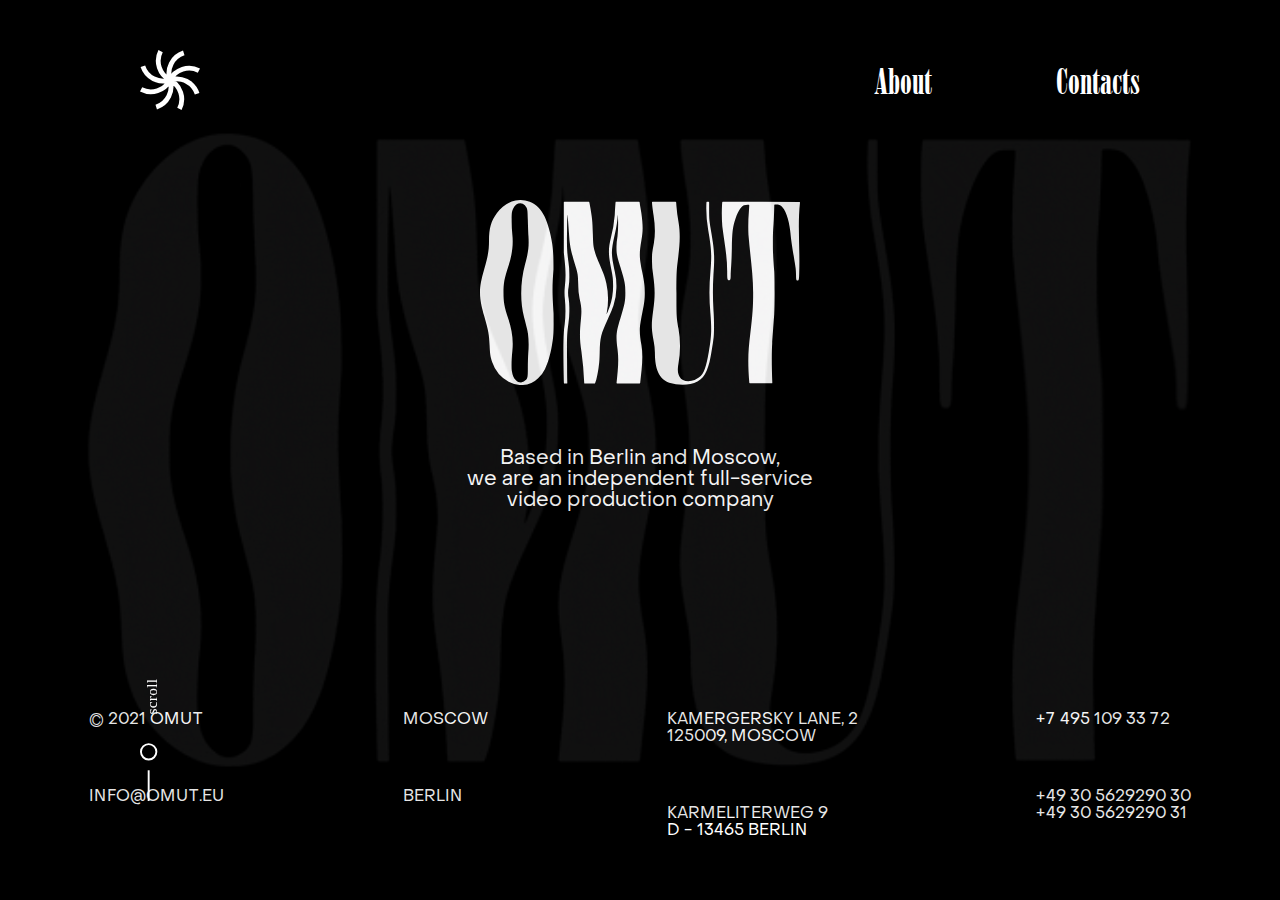
==== commit edca325a: "Add files via upload" ====
--- a/index.html
+++ b/index.html
@@ -9,10 +9,10 @@
 </head>
 <body>
   <div class="nav">
-    <img class="nav__logo" src="img/znak.svg" alt="logo">
+    <a href="#main"><img class="nav__logo" src="img/znak.svg" alt="logo"></a>
     <div class="nav__links">
       <a href="#" class="nav__link nav__about">About</a>
-      <a href="#" class="nav__link nav__contacts">Contacts</a>
+      <a href="#main" class="nav__link nav__contacts">Contacts</a>
       <a href="#" class="nav__link nav__back">Back</a>
     </div>
     <div class="nav__links_mob">
@@ -21,32 +21,6 @@
     </div>
   </div>
   <div class="container">
-    <div class="main">
-      <div class="main__top"></div>
-      <div class="main__center">
-        <img class="main__logo" src="img/logo-vector.svg" alt="logo">
-        <img class="main__click" src="img/click.svg" alt="img">
-        <div class="main__subtitle">Based in Berlin and Moscow, <br> we are an independent full-service <br> video production company</div>
-      </div>
-      <div class="main__footer">
-        <div class="main__col">
-          <div class="main__info">© 2021 OMUT</div>
-          <div class="main__info">info@omut.eu</div>
-        </div>
-        <div class="main__col">
-          <div class="main__info">MOSCOW</div>
-          <div class="main__info">BERLIN</div>
-        </div>
-        <div class="main__col">
-          <div class="main__info">Kamergersky lane, 2 <br> 125009, Moscow</div>
-          <div class="main__info">Karmeliterweg 9 <br> D - 13465 Berlin</div>
-        </div>
-        <div class="main__col">
-          <div class="main__info">+7 495 109 33 72</div>
-          <div class="main__info">+49 30 5629290 30 <br> +49 30 5629290 31</div>
-        </div>
-      </div>
-    </div>
     <div class="menu">
       <div class="menu__title">
         <div class="menu__words_col">
@@ -104,6 +78,31 @@
       </div>
     </div>
     <div class="scroll__container docSlider" id="well">
+      <section class="panel main" id="main">
+        <div class="main__top"></div>
+        <div class="main__center">
+          <img class="main__logo" src="img/logo-vector.svg" alt="logo">
+          <div class="main__subtitle">Based in Berlin and Moscow, <br> we are an independent full-service <br> video production company</div>
+        </div>
+        <div class="main__footer">
+          <div class="main__col">
+            <div class="main__info">© 2021 OMUT</div>
+            <div class="main__info">info@omut.eu</div>
+          </div>
+          <div class="main__col">
+            <div class="main__info">MOSCOW</div>
+            <div class="main__info">BERLIN</div>
+          </div>
+          <div class="main__col">
+            <div class="main__info">Kamergersky lane, 2 <br> 125009, Moscow</div>
+            <div class="main__info">Karmeliterweg 9 <br> D - 13465 Berlin</div>
+          </div>
+          <div class="main__col">
+            <div class="main__info">+7 495 109 33 72</div>
+            <div class="main__info">+49 30 5629290 30 <br> +49 30 5629290 31</div>
+          </div>
+        </div>
+      </section>
       <section class="panel work__one">
         <div class="one__blur">
           <div class="one__title">Molchat Doma</div>
@@ -267,9 +266,6 @@
     <div class="scroll__icon">
       <img class="scroll__img" src="img/scroll.svg" alt="scroll">
     </div>
-    <div class="scroll__icon_mob">
-      <div class="scroll__img_mob">scroll</div>
-    </div>
   </div>
   <script src="js/docSlider.min.js"></script>
   <script src="js/script.js"></script>
--- a/css/style.css
+++ b/css/style.css
@@ -15,7 +15,6 @@
   position: fixed;
   width: 100%;
   z-index: 50;
-  cursor: pointer;
   display: flex;
   flex-direction: column;
   justify-content: space-between;
@@ -85,10 +84,6 @@
   font-size: 16px;
 }
 
-.main__click{
-  display: none;
-}
-
 @media (max-width: 800px){
 
   .main{
@@ -107,13 +102,6 @@
 
   .main__logo{
     max-width: 240px;
-  }
-
-  .main__click{
-    display: flex;
-    margin-top: 24px;
-    animation: shake 3s ease 0s infinite;
-    -webkit-animation: shake 3s ease 0s infinite;
   }
 
   .main__subtitle{
@@ -125,6 +113,7 @@
     flex-direction: column;
     justify-content: center;
     margin-top: 0;
+    text-align: center;
   }
 
   .main__col{
@@ -188,7 +177,7 @@
 
 @media (max-width: 800px){
   .nav{
-    backdrop-filter: blur(35px);
+    backdrop-filter: blur(10px);
     background-color: rgba(0, 0, 0, 0.5);
     padding: 30px 30px 24px 30px;
   }
@@ -247,60 +236,15 @@
   width: 21px;
 }
 
-.scroll__icon_mob{
-  display: none;
-}
-
-/* .scroll__container{
-  scroll-snap-type: y mandatory;
-  overflow-y: scroll;
-  height: 100vh;
-}
-
-.panel{
-  scroll-snap-align: start;
-} */
 
 @media (max-width: 800px){
-
   .scroll__icon{
-    display: none;
-  }
-
-  .scroll__icon_mob{
     position: fixed;
-    bottom: 29px;
-    display: flex;
-    font-size: 16px;
-    color: white;
-    width: 100%;
-  }
-
-  .scroll__img_mob{
-    position: relative;
-    margin: 0 auto;
-  }
-  
-  .scroll__img_mob::before{
-    position: absolute;
-    content: "";
-    width: 32px;
-    height: 3px;
-    background: white;
-    top: 40%;
-    left: 130%;
-  }
-
-  .scroll__img_mob::after{
-    position: absolute;
-    content: "";
-    width: 32px;
-    height: 3px;
-    background: white;
-    top: 40%;
-    right:130%;
-  }
-
+    bottom: 2%;
+    padding-left: 2%;
+    animation: shake 3s ease 0s infinite;
+    -webkit-animation: shake 3s ease 0s infinite;
+  }
 }
 
 /* WORK ONE */
@@ -316,7 +260,8 @@
 }
 
 .one__blur{
-  background: rgba(255, 255, 255, 0.1);
+  background: linear-gradient( to right,rgba(255, 255, 255, 0.1), rgb(0, 0, 0));
+  backdrop-filter: blur(10px);
   width: 39%;
   height: 100%;
   padding: 0 140px 0 84px;
@@ -327,18 +272,6 @@
   position: relative;
   transform: translate(100%,0);
   transition: all 2s;
-}
-
-.one__blur::before{
-  content: '';
-  position: absolute;
-  top: 0px;
-  left: 0px;
-  right: 0px;
-  bottom: 0px;
-  background: url('../img/bg_1.jpg') right no-repeat;
-  background-size: cover;
-  filter: blur(15px);
 }
 
 
@@ -397,6 +330,7 @@
     overflow: hidden;
   }
   .one__blur{
+    background: linear-gradient( to bottom,rgba(255, 255, 255, 0.1), rgb(0, 0, 0) 35%);
     width: 100%;
     height: 50%;
     padding: 20px 0;
@@ -409,13 +343,6 @@
     transform: translate(0,100%);
   }
 
-  .one__blur::before{
-    background: url('../img/bg_1.jpg') no-repeat;
-    background-size: initial ;
-    background-position: 22% 74%;
-    filter: blur(15px);
-  }
-
   .one__title{
     font-size: 36px;
     margin-left: 0;
@@ -472,7 +399,8 @@
 }
 
 .two__blur{
-  background: rgba(255, 255, 255, 0.1);
+  background: linear-gradient( to right,rgba(255, 255, 255, 0.1), rgb(0, 0, 0));
+  backdrop-filter: blur(10px);
   width: 50%;
   height: 100%;
   padding: 0 65px 0 45px;
@@ -484,18 +412,6 @@
   transform: translate(100%,0);
   opacity: 0;
   transition: all 2s;
-}
-
-.two__blur::before{
-  content: '';
-  position: absolute;
-  top: 0px;
-  left: 0px;
-  right: 0px;
-  bottom: 0px;
-  background: url('../img/bg_2.jpg') right no-repeat;
-  background-size: cover;
-  filter: blur(15px);
 }
 
 .two__title{
@@ -551,8 +467,7 @@
     overflow: hidden;
   }
   .two__blur{
-    background: linear-gradient( transparent, rgb(0, 0, 0));
-    background-color: rgba(255, 255, 255, 0.1);
+    background: linear-gradient( to bottom,rgba(255, 255, 255, 0.1), rgb(0, 0, 0) 35%);
     width: 100%;
     height: 50%;
     padding: 20px 0 0 0;
@@ -562,14 +477,7 @@
     align-items: center;
     text-align: center;
     color: white;
-    transform: translate(0,0);
-  }
-
-  .two__blur::before{
-    background: url('../img/bg_2.jpg') no-repeat;
-    background-size: initial ;
-    background-position: 35% 70%;
-    filter: blur(15px);
+    transform: translate(0,100%);
   }
 
   .two__title{
@@ -621,7 +529,8 @@
 }
 
 .three__blur{
-  background: rgba(255, 255, 255, 0.1);
+  background: linear-gradient( to left,rgba(255, 255, 255, 0.1), rgb(0, 0, 0));
+  backdrop-filter: blur(10px);
   width: 36%;
   height: 100%;
   padding: 0 60px 0 140px;
@@ -633,18 +542,6 @@
   transform: translate(-100%,0);
   opacity: 0;
   transition: all 2s;
-}
-
-.three__blur::before{
-  content: '';
-  position: absolute;
-  top: 0px;
-  left: 0px;
-  right: 0px;
-  bottom: 0px;
-  background: url('../img/bg_3.jpg') left no-repeat;
-  background-size: cover;
-  filter: blur(15px);
 }
 
 .three__title{
@@ -711,7 +608,7 @@
     background-color: black;
   }
   .three__blur{
-    background: linear-gradient( transparent, rgb(0, 0, 0));
+    background: linear-gradient( to bottom,rgba(255, 255, 255, 0.1), rgb(0, 0, 0) 30%);
     width: 100%;
     height: 50%;
     padding: 20px 0 0 0;
@@ -721,15 +618,7 @@
     align-items: center;
     text-align: center;
     color: white;
-    transform: translate(0,0);
-  }
-
-  .three__blur::before{
-    background: url('../img/bg_3.jpg') no-repeat;
-    background-size: initial ;
-    background-position: 10% 10%;
-    background-size: 250%;
-    filter: blur(3px);
+    transform: translate(0,100%);
   }
 
   .three__title{
@@ -786,7 +675,8 @@
 }
 
 .four__blur{
-  background: rgba(255, 255, 255, 0.1);
+  background: linear-gradient( to right,rgba(255, 255, 255, 0.1), rgb(0, 0, 0));
+  backdrop-filter: blur(10px);
   width: 40%;
   height: 100%;
   padding: 0 204px 0 143px;
@@ -798,18 +688,6 @@
   transform: translate(100%,0);
   opacity: 0;
   transition: all 2s;  
-}
-
-.four__blur::before{
-  content: '';
-  position: absolute;
-  top: 0px;
-  left: 0px;
-  right: 0px;
-  bottom: 0px;
-  background: url('../img/bg_4.jpg') right no-repeat;
-  background-size: cover;
-  filter: blur(15px);
 }
 
 .four__subtext{
@@ -873,8 +751,7 @@
     background-color: black;
   }
   .four__blur{
-    background: linear-gradient( transparent, rgb(0, 0, 0));
-    background-color: rgba(255, 255, 255, 0.1);
+    background: linear-gradient( to bottom,rgba(255, 255, 255, 0.1), rgb(0, 0, 0) 35%);
     width: 100%;
     height: 50%;
     padding: 20px 0 0 0;
@@ -884,14 +761,7 @@
     align-items: center;
     text-align: center;
     color: white;
-    transform: translate(0,0);
-  }
-
-  .four__blur::before{
-    background: url('../img/bg_4.jpg') no-repeat;
-    background-size: 250%;
-    background-position: top;
-    filter: blur(15px);
+    transform: translate(0,100%);
   }
 
   .four__subtext{
@@ -952,7 +822,8 @@
 }
 
 .five__blur{
-  background: rgba(255, 255, 255, 0.1);
+  background: linear-gradient( to right,rgba(255, 255, 255, 0.1), rgb(0, 0, 0));
+  backdrop-filter: blur(10px);
   width: 37%;
   height: 100%;
   padding: 0 235px 0 28px;
@@ -965,18 +836,6 @@
   transform: translate(100%,0);
   opacity: 0;
   transition: all 2s;
-}
-
-.five__blur::before{
-  content: '';
-  position: absolute;
-  top: 0px;
-  left: 0px;
-  right: 0px;
-  bottom: 0px;
-  background: url('../img/bg_5.jpg') right no-repeat;
-  background-size: cover;
-  filter: blur(15px);
 }
 
 .five__title{
@@ -1032,8 +891,7 @@
     overflow: hidden;
   }
   .five__blur{
-    background: linear-gradient( transparent, rgb(0, 0, 0));
-    background-color: rgba(255, 255, 255, 0.1);
+    background: linear-gradient( to bottom,rgba(255, 255, 255, 0.1), rgb(0, 0, 0) 35%);
     width: 100%;
     height: 50%;
     padding: 20px 0 0 0;
@@ -1043,13 +901,7 @@
     align-items: center;
     text-align: center;
     color: white;
-    transform: translate(0,0);
-  }
-
-  .five__blur::before{
-    background: url('../img/bg_5.jpg') center no-repeat;
-    background-size: 300%;
-    filter: blur(15px);
+    transform: translate(0,100%);
   }
 
   .five__subtext{
@@ -1110,7 +962,8 @@
 }
 
 .six__blur{
-  background: rgba(255, 255, 255, 0.1);
+  background: linear-gradient( to left,rgba(255, 255, 255, 0.1), rgb(0, 0, 0));
+  backdrop-filter: blur(10px);
   position: relative;
   width: 45%;
   height: 100%;
@@ -1122,18 +975,6 @@
   transform: translate(-100%,0);
   opacity: 0;
   transition: all 2s;
-}
-
-.six__blur::before{
-  content: '';
-  position: absolute;
-  top: 0px;
-  left: 0px;
-  right: 0px;
-  bottom: 0px;
-  background: url('../img/bg_6.jpg') left no-repeat;
-  background-size: cover;
-  filter: blur(15px);
 }
 
 .six__title{
@@ -1192,8 +1033,7 @@
     background-color: black;
   }
   .six__blur{
-    background: linear-gradient( transparent, rgb(0, 0, 0));
-    background-color: rgba(255, 255, 255, 0.1);
+    background: linear-gradient( to bottom,rgba(255, 255, 255, 0.1), rgb(0, 0, 0) 30%);
     width: 100%;
     height: 50%;
     padding: 20px 0 0 0;
@@ -1203,14 +1043,7 @@
     align-items: center;
     text-align: center;
     color: white;
-    transform: translate(0,0);
-  }
-
-  .six__blur::before{
-    background: url('../img/bg_6.jpg')  no-repeat;
-    background-size: cover;
-    background-size: 250%;
-    filter: blur(10px);
+    transform: translate(0,100%);
   }
 
   .six__subtext{
@@ -1271,7 +1104,8 @@
 }
 
 .seven__blur{
-  background: rgba(255, 255, 255, 0.1);
+  background: linear-gradient( to left,rgba(255, 255, 255, 0.1), rgb(0, 0, 0));
+  backdrop-filter: blur(10px);
   position: relative;
   width: 38%;
   height: 100%;
@@ -1283,18 +1117,6 @@
   transform: translate(-100%,0);
   opacity: 0;
   transition: all 2s;
-}
-
-.seven__blur::before{
-  content: '';
-  position: absolute;
-  top: 0px;
-  left: 0px;
-  right: 0px;
-  bottom: 0px;
-  background: url('../img/bg_7.jpg') left no-repeat;
-  background-size: cover;
-  filter: blur(15px);
 }
 
 .seven__title{
@@ -1353,8 +1175,8 @@
     background-color: black;
   }
   .seven__blur{
-    background: linear-gradient( transparent, rgb(0, 0, 0));
-    background-color: rgba(255, 255, 255, 0.1);
+    background: linear-gradient( to bottom,rgba(255, 255, 255, 0.1), rgb(0, 0, 0) 30%);
+    backdrop-filter: blur(10px);
     width: 100%;
     height: 50%;
     padding: 20px 0 0 0;
@@ -1364,14 +1186,7 @@
     align-items: center;
     text-align: center;
     color: white;
-    transform: translate(0,0);
-  }
-
-  .seven__blur::before{
-    background: url('../img/bg_7.jpg') left no-repeat;
-    background-size: 250%;
-    background-position: 100% bottom;
-    filter: blur(15px);
+    transform: translate(0,100%);
   }
 
   .seven__subtext{
@@ -1432,7 +1247,8 @@
 }
 
 .eight__blur{
-  background: rgba(255, 255, 255, 0.1);
+  background: linear-gradient( to right,rgba(255, 255, 255, 0.1), rgb(0, 0, 0));
+  backdrop-filter: blur(10px);
   position: relative;
   width: 40%;
   height: 100%;
@@ -1444,18 +1260,6 @@
   transform: translate(100%,0);
   opacity: 0;
   transition: all 2s;
-}
-
-.eight__blur::before{
-  content: '';
-  position: absolute;
-  top: 0px;
-  left: 0px;
-  right: 0px;
-  bottom: 0px;
-  background: url('../img/bg_8.jpg') right no-repeat;
-  background-size: cover;
-  filter: blur(15px);
 }
 
 .eight__title{
@@ -1513,8 +1317,7 @@
     justify-content: flex-start;
   }
   .eight__blur{
-    background: linear-gradient( transparent, rgb(0, 0, 0));
-    background-color: rgba(255, 255, 255, 0.1);
+    background: linear-gradient( to bottom,rgba(255, 255, 255, 0.1), rgb(0, 0, 0) 20%);
     width: 100%;
     height: 50%;
     padding: 20px 0 0 0;
@@ -1524,14 +1327,7 @@
     align-items: center;
     text-align: center;
     color: white;
-    transform: translate(0,0);
-  }
-
-  .eight__blur::before{
-    background: url('../img/bg_8.jpg') right no-repeat;
-    background-size: 230%;
-    background-position: 60% 400%;
-    filter: blur(15px);
+    transform: translate(0,100%);
   }
 
   .eight__subtext{
@@ -1604,34 +1400,45 @@
   display: flex;
   align-items: center;
   padding-top: 283px;
+  justify-content: space-between;
+  flex-wrap: wrap;
+  justify-content: center;
+}
+
+.menu__words_col{
+  display: flex;
+  flex-direction: column;
+  min-width: 50%;
 }
 
 .menu__word_title{
   font-weight: 900;
   font-size: 72px;
-  margin-left: 140px;
   -webkit-text-fill-color: transparent;
   -webkit-text-stroke: 2px white;
   line-height: 20px;
+  text-align: center;
 }
 
 .menu__word_subtitle{
   font-weight: 900;
   font-size: 72px;
-  margin-left: 333px;
+  text-align: right;
 }
 
 .menu__word_subtitle.top{
   margin-left: 0;
   margin-bottom: 40px;
+  text-align: left;
 }
 
 .menu__word_title.right{
-  margin-left: 422px;
+  text-align: center;
 }
 
 .menu__word_subtitle.bottom{
-  margin-left: 355px;
+  text-align: center;
+  margin-right: 200px;
 }
 
 .menu__subtitle{
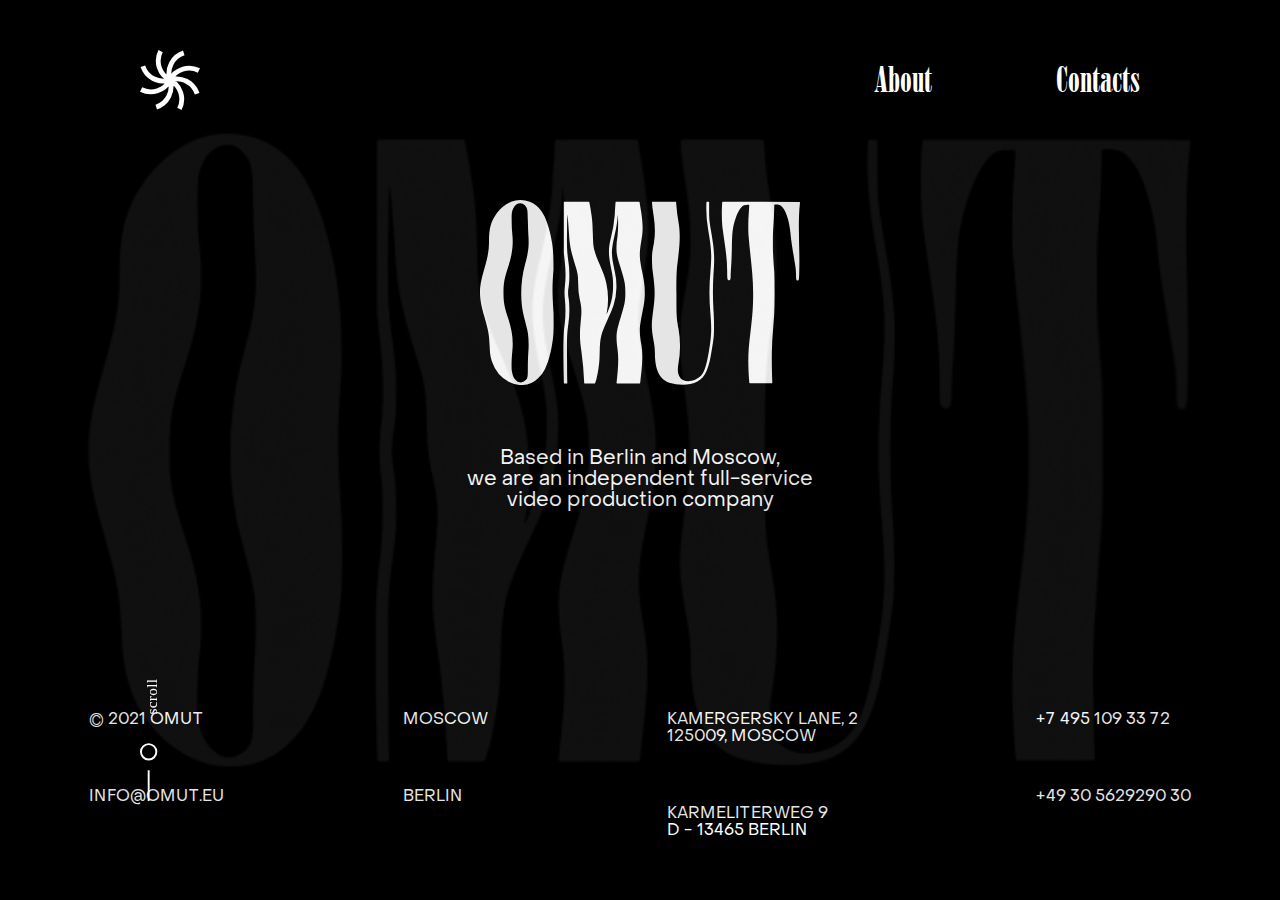
==== commit 4a428d42: "Add files via upload" ====
--- a/index.html
+++ b/index.html
@@ -1,7 +1,7 @@
 <!DOCTYPE html>
 <html lang="en">
 <head>
-  <meta charset="UTF-8" http-equiv="Cache-Control" content="no-cache">
+  <meta charset="UTF-8">
   <meta name="viewport" content="width=device-width, initial-scale=1.0">
   <link rel="stylesheet" href="css/style.css">
   <link rel="stylesheet" href="css/docSlider.css">
@@ -9,74 +9,18 @@
 </head>
 <body>
   <div class="nav">
-    <a href="#main"><img class="nav__logo" src="img/znak.svg" alt="logo"></a>
+    <img class="nav__logo" src="img/znak.svg" alt="logo">
     <div class="nav__links">
-      <a href="#" class="nav__link nav__about">About</a>
-      <a href="#main" class="nav__link nav__contacts">Contacts</a>
+      <a href="./about.html" class="nav__link nav__about">About</a>
+      <a href="#" class="nav__link nav__contacts">Contacts</a>
       <a href="#" class="nav__link nav__back">Back</a>
-    </div>
-    <div class="nav__links_mob">
-      <img class="nav__link_mob" src="img/info.svg" alt="info">
-      <img class="nav__link_mob" src="img/phone.svg" alt="phone">
+      <div class="nav__links_mob">
+        <img class="nav__link_mob" src="img/info.svg" alt="info">
+        <img class="nav__link_mob" src="img/phone.svg" alt="phone">
+      </div>
     </div>
   </div>
   <div class="container">
-    <div class="menu">
-      <div class="menu__title">
-        <div class="menu__words_col">
-          <div class="menu__word_title">Неклассическое</div>
-          <div class="menu__word_subtitle">повествование</div>
-        </div>
-        <div class="menu__words_col">
-          <div class="menu__word_subtitle top">Постмодерн</div>
-          <div class="menu__word_title right">Мрачная</div>
-          <div class="menu__word_subtitle bottom">сказка</div>
-        </div>
-      </div>
-      <div class="menu__subtitle">Видеопродакшн полного цикла с командой в Москве и Берлине</div>
-      <ul class="menu__list">
-        <li class="menu__item one">Работаем с актуальными артистами <br> и готовы предложить нетривиальный <br>  подход брендам, которые готовы <br> 
-          к поиску новых визуальных форм <br> 
-          в диалоге со своей аудиторией</li>
-        <li class="menu__item two">Снимаем музыкальные клипы <br> 
-          и коммерцию с сильной арт <br> составляющей</li>
-        <li class="menu__item three">Работаем с брендами и артистами, которые <br>  не боятся экспериментировать и готовы <br> снимать контент с провокативной тематикой, <br>  необычными визуальными эффектами, <br> неклассическим повествованием.</li>
-      </ul>
-      <div class="menu__team">
-        <div class="team__col">
-          <div class="team__person">
-            <img src="img/photo_1.png" class="team__photo"></img>
-            <div class="team__name">Александр</div>
-            <div class="team__lastname">Столетов</div>
-            <div class="team__position">Генеральный продюсер</div>
-            <div class="team__text">Увлечен новыми форматами социального взаимодействия в искусстве, в том числе, через иммерсивный виртуальный опыт. Работает с кино, анимацией, а также VR/AR проектами в Москве и Берлине. </div>
-          </div>
-          <div class="team__person">
-            <img src="img/photo_3.png" class="team__photo"></img>
-            <div class="team__name three">Валерия</div>
-            <div class="team__lastname three">Йонсен</div>
-            <div class="team__position">Оператор-постановщик</div>
-            <div class="team__text">В своем визуальном языке придерживается атмосферы мрачной и сказочной эстетики.</div>
-          </div>
-        </div>
-        <div class="team__col">
-          <div class="team__person">
-            <img src="img/photo_2.png" class="team__photo"></img>
-            <div class="team__name two">Марина</div>
-            <div class="team__lastname two">Буланцева </div>
-            <div class="team__position">Креативный продюсер </div>
-            <div class="team__text">видео, арт- и медиапроектов. Из тьмы и хаоса проявляет идеи, объединяет вокруг себя талантливых людей, чтобы вместе создавать миры невероятной сложности и красоты. </div>
-          </div>
-          <div class="team__person">
-            <img src="img/photo_4.png" class="team__photo"></img>
-            <div class="team__name four">Вероника </div>
-            <div class="team__lastname four">Роот</div>
-            <div class="team__position">Арт директор</div>
-            <div class="team__text">В каждую работу вносит смысловую сложность, выстраивая уникальные визуальные истории.  Наработанный персональный стиль включает элементы барокко, символизма и постмодернистских направлений.</div>
-          </div>
-        </div>
-      </div>
-    </div>
     <div class="scroll__container docSlider" id="well">
       <section class="panel main" id="main">
         <div class="main__top"></div>
@@ -99,14 +43,41 @@
           </div>
           <div class="main__col">
             <div class="main__info">+7 495 109 33 72</div>
-            <div class="main__info">+49 30 5629290 30 <br> +49 30 5629290 31</div>
-          </div>
+            <div class="main__info">+49 30 5629290 30</div>
+          </div>
+        </div>
+      </section>
+      <section class="panel work__zero">
+        <div class="zero__blur">
+          <h2 div class="zero__title">OXXXYMIRON</h2>
+          <h3 class="zero__subtitle">cтихи о <br> неизвестном <br> солдате</h3>
+          <div class="zero__text">Produced by: Omut Studio & Red Pepper Film <br>
+            CG Postproduction by: dobro & Azamat Sayfullaev<br>
+            Directed by:  Dima Maseykin<br>
+            Director of photography: Roman Sivozhelezov <br>
+            Story by: Roma Liberov <br>
+            Creative producer: Danil Golovanov <br>
+            Producer: Alexander Stoletov & Pavel Guryev <br>
+            Executive producer: Marina Bulantseva <br>
+            Line producer: Serafima Albaut <br>
+            Stage manager: Pavel Fedorov
+          </div>
+          <div class="zero__text_mob">
+            <div class="zero__row_mob">Produced by: <br> Omut Studio & Red Pepper Film</div>
+            <div class="zero__row_mob">CG Postproduction by: <br> dobro & Azamat Sayfullaev </div>
+            <div class="zero__row_mob">Directed by: <br> Dima Maseykin </div>
+            <div class="zero__row_mob">Director of photography: <br> Roman Sivozhelezov</div>
+          </div>
+          <div class="zero__play">Watch</div>   
+        </div>
+        <div class="modal zero__modal">
+          <iframe class="video zero__video" src="https://www.youtube.com/embed/Rs8aq-e_J4M" title="YouTube video player" allow="autoplay; fullscreen; picture-in-picture"></iframe>
         </div>
       </section>
       <section class="panel work__one">
         <div class="one__blur">
-          <div class="one__title">Molchat Doma</div>
-          <div class="one__subtitle">Otveta Net </div>
+          <h2 class="one__title">Molchat Doma</h2>
+          <h3 class="one__subtitle">Otveta Net </h3>
           <div class="one__subtitle_text">music video</div>
           <div class="one__text">Produced by: Alexander Stoletov & Marina Bulantseva <br>
             Director: Ira Rokka <br>
@@ -121,11 +92,14 @@
           </div>
           <div class="one__play">Watch</div>  
         </div>
+        <div class="modal one__modal">
+          <iframe class="video one__video" src="https://www.youtube.com/embed/XxoQiIYq5oA" title="YouTube video player" allow="autoplay; fullscreen; picture-in-picture"></iframe>
+        </div>
       </section>
       <section class="panel work__two">
         <div class="two__blur">
-          <div class="two__title">Bat Norton</div>
-          <div class="two__subtitle">FEAR OF ME, <br> MYSELF AND I </div>
+          <h2 class="two__title">Bat Norton</h2>
+          <h3 class="two__subtitle">FEAR OF ME, <br> MYSELF AND I </h3>
           <div class="two__text">Executive Producer / Creative: Marina Bulantseva<br>
              Director on set: Ira Rokka <br>
              Cinematographer: Valeriia Johnsen<br>
@@ -137,13 +111,16 @@
             <div class="two__row_mob">Cinematographer: <br> Valeriia Jonsen </div>
             <div class="two__row_mob">Line producer: <br> Alexander Stoletov</div>
           </div>
-          <div class="two__play">Watch</div>  
+          <div class="two__play">Watch</div> 
+        </div>
+        <div class="modal two__modal">
+          <iframe class="video two__video" src="https://player.vimeo.com/video/495762439?h=675b58b800" title="YouTube video player" allow="autoplay; fullscreen; picture-in-picture"></iframe>
         </div>
       </section>
       <section class="panel work__three">
         <div class="three__blur">
-          <div class="three__title">TEO</div>
-          <div class="three__subtitle">Hunter</div>
+          <h2 class="three__title">TEO</h2>
+          <h3 class="three__subtitle">Hunter</h3>
           <div class="three__subtitle_text">music video</div>
           <div class="three__text">Executive Producer: Marina Bulantseva<br>
             Director: Maria Reshetnikova<br>
@@ -157,6 +134,9 @@
             <div class="three__row_mob">Producer: <br> Roman Maximov</div>
           </div>
           <div class="three__play">Watch</div>  
+        </div>
+        <div class="modal left__modal three__modal">
+          <iframe class="video three__video" src="https://player.vimeo.com/video/485063014?h=5960f77c81" title="YouTube video player" allow="autoplay; fullscreen; picture-in-picture"></iframe>
         </div>
       </section>
       <section class="panel work__four">
@@ -167,8 +147,8 @@
             in collaboration with community Svoboda <br> 
             Zvuka and M’ARS Center of Contemporary Art
           </div>
-          <div class="four__title">DNA</div>
-          <div class="four__subtitle">010110 </div>
+          <h2 class="four__title">DNA</h2>
+          <h3 class="four__subtitle">010110 </h3>
           <div class="four__text">Executive Producer: Marina Bulantseva<br>
             Director / Art director: Ira Rokka<br>
             Director of Photography: Valeriia Johnsen<br>
@@ -182,11 +162,14 @@
           </div>
           <div class="four__play">Watch</div>  
         </div>
+        <div class="modal four__modal">
+          <iframe class="video four__video" src="https://player.vimeo.com/video/464214504?h=1341906a8d" title="YouTube video player" allow="autoplay; fullscreen; picture-in-picture"></iframe>
+        </div>
       </section>
       <section class="panel work__five">
         <div class="five__blur">
-          <div class="five__title">Little</div>
-          <div class="five__subtitle">Grave </div>
+          <h2 class="five__title">Little</h2>
+          <h3 class="five__subtitle">Grave </h3>
           <div class="five__text">Idea and director: Valeriia Johnsen<br>
             Cinematographer: Karim Imamiev<br>
             Producer: Ashes are falling apart<br>
@@ -200,11 +183,14 @@
           </div>
           <div class="five__play">Watch</div>  
         </div>
+        <div class="modal five__modal">
+          <iframe class="video five__video" src="https://player.vimeo.com/video/440284952?h=d282262110" title="YouTube video player" allow="autoplay; fullscreen; picture-in-picture"></iframe>
+        </div>
       </section>
       <section class="panel work__six">
         <div class="six__blur">
-          <div class="six__title">Hypsoline</div>
-          <div class="six__subtitle">Jewelry</div>
+          <h2 class="six__title">Hypsoline</h2>
+          <h3 class="six__subtitle">Jewelry</h3>
           <div class="six__text">Idea and director: Valeriia Johnsen<br>
             Cinematographer: Karim Imamiev<br>
             Art director: Veronica Roth<br>
@@ -220,11 +206,14 @@
           </div>
           <div class="six__play">Watch</div>  
         </div>
+        <div class="modal left__modal six__modal">
+          <iframe class="video six__video" src="https://player.vimeo.com/video/410906054?h=0f8ab72fe3" title="YouTube video player" allow="autoplay; fullscreen; picture-in-picture"></iframe>
+        </div>
       </section>
       <section class="panel work__seven">
         <div class="seven__blur">
-          <div class="seven__title">Hypsoline</div>
-          <div class="seven__subtitle">Jewelry</div>
+          <h2 class="seven__title">Hypsoline</h2>
+          <h3 class="seven__subtitle">Jewelry</h3>
           <div class="seven__text">Idea and director: Valeriia Johnsen<br>
             Cinematographer: Karim Imamiev<br>
             Art director: Veronica Roth<br>
@@ -240,11 +229,14 @@
           </div>
           <div class="seven__play">Watch</div>  
         </div>
+        <div class="modal left__modal seven__modal">
+          <iframe class="video seven__video" src="https://player.vimeo.com/video/520717815?h=4760fdb179" title="YouTube video player" allow="autoplay; fullscreen; picture-in-picture"></iframe>
+        </div>
       </section>
       <section class="panel work__eight">
         <div class="eight__blur">
-          <div class="eight__title">PHO</div>
-          <div class="eight__subtitle">FIGHTERS</div>
+          <h2 class="eight__title">PHO</h2>
+          <h3 class="eight__subtitle">FIGHTERS</h3>
           <div class="eight__text">Written and Directed by Valeriia Johnsen, Karim Imamiev<br>
             Cinematography by Karim Imamiev, Valeriia Johnsen<br>
             Producer: Elizaveta Lavrukhina<br>
@@ -259,6 +251,9 @@
             <div class="eight__row_mob">Production Designer: <br> Yury Nikiforov </div>
           </div>
           <div class="eight__play">Watch</div>  
+        </div>
+        <div class="modal left__modal eight__modal">
+          <iframe class="video eight__video" src="https://player.vimeo.com/video/334406153?h=76a1f70930" title="YouTube video player" allow="autoplay; fullscreen; picture-in-picture"></iframe>
         </div>
       </section>
     </div>
--- a/css/style.css
+++ b/css/style.css
@@ -93,7 +93,7 @@
   }
 
   .main::after{
-    background-size: contain;
+    background-size: 100% 100%;
   }
 
   .main__center{
@@ -146,7 +146,6 @@
 }
 
 .nav__logo:hover{
-  max-width: 60px;
   transform: rotate(-360deg);
   transition: all 3s;
 }
@@ -170,11 +169,13 @@
 .nav__contacts-hidden,.nav__about-hidden{
   display: none;
 }
+.nav__links_mob{
+  display: none;
+}
 
 .nav__back-active{
-  display: block;
-}
-
+  display: flex;
+}
 @media (max-width: 800px){
   .nav{
     backdrop-filter: blur(10px);
@@ -186,7 +187,7 @@
     max-width: 30px;
   }
 
-  .nav__links{
+  .nav__contacts,.nav__about{
     display: none;
   }
   
@@ -198,6 +199,13 @@
     margin-left: 34px;
   }
 
+  .nav__links_mob{
+    display: flex;
+  }
+
+  .nav__links_mob-hidden{
+    display: none;
+  }
 }
 
 /* SCROLL */
@@ -208,6 +216,10 @@
   padding-left: 140px;
   animation: shake 3s ease 0s infinite;
   -webkit-animation: shake 3s ease 0s infinite;
+}
+
+.scroll__icon-active{
+  display: none;
 }
 
 @keyframes shake {
@@ -244,6 +256,139 @@
     padding-left: 2%;
     animation: shake 3s ease 0s infinite;
     -webkit-animation: shake 3s ease 0s infinite;
+  }
+}
+
+
+/* WORK ZERO */
+
+.work__zero{
+  background: url('../img/bg_9.png') left no-repeat;
+  background-size: cover;
+  height: 100vh;
+  display: flex;
+  flex-direction: row-reverse;
+  background-color: black;
+  position: relative;
+}
+
+.zero__blur{
+  background: linear-gradient( to right,rgba(255, 255, 255, 0.1), rgb(0, 0, 0));
+  backdrop-filter: blur(10px);
+  width: 50%;
+  height: 100%;
+  padding: 0 140px 0 84px;
+  display: flex;
+  flex-direction: column;
+  justify-content: center;
+  color: white;
+  position: relative;
+  transform: translate(100%,0);
+  transition: all 2s;
+}
+
+
+.zero__title{
+  font-weight: 900;
+  font-size: 100px;
+  white-space: nowrap;
+  line-height: 30px;
+  -webkit-text-fill-color: transparent;
+  -webkit-text-stroke: 2px white;
+  position: relative;
+}
+
+.zero__subtitle{
+  font-weight: 900;
+  font-size: 100px;
+  white-space: nowrap;
+  position: relative;
+  line-height: 100px;
+  text-align: right;
+}
+
+.zero__text{
+  font-size: 18px;
+  position: relative;
+  margin-top: 69px;
+}
+
+.zero__play{
+  font-family: 'onyx_btregular';
+  font-size: 56px;
+  text-decoration: none;
+  color: white;
+  margin-top: 69px;
+  cursor: pointer;
+  position: relative;
+  text-align: right;
+}
+
+.zero__text_mob{
+  display: none;
+  position: relative;
+}
+
+
+@media (max-width: 800px){
+  .work__zero{
+    background: url('../img/bg_9.png') no-repeat;
+    background-size: cover;
+    background-position: 20% top;
+    flex-direction: column-reverse;
+    overflow: hidden;
+  }
+  .zero__blur{
+    background: linear-gradient( to bottom,rgba(255, 255, 255, 0.1), rgb(0, 0, 0) 35%);
+    width: 100%;
+    height: 50%;
+    padding: 20px 0;
+    display: flex;
+    flex-direction: column;
+    justify-content: flex-start;
+    align-items: center;
+    text-align: center;
+    color: white;
+    transform: translate(0,100%);
+  }
+
+  .zero__title{
+    font-size: 36px;
+    margin-left: 0;
+    line-height: 30px;
+    width: 90%;
+    text-align: left;
+    -webkit-text-stroke: 1px white;
+  }
+  
+  .zero__subtitle{
+    font-size: 30px;
+    margin-left: 0;
+    width: 90%;
+    text-align: right;
+    line-height: 20px;
+    margin-bottom: 32px;
+  }
+  
+  .zero__text{
+    display: none;
+  }
+
+  .zero__text_mob{
+    display: block;
+    font-size: 16px;
+
+  }
+
+  .zero__row_mob{
+    margin-bottom: 15px;
+  }
+
+  .zero__play{
+    font-size: 36px;
+    margin-top: -400px;
+    width: 90%;
+    text-align: right;
   }
 }
 
@@ -1383,7 +1528,6 @@
 .menu{
   background: black;
   color: white;
-  display: none;
 }
 
 .menu-active{
@@ -1450,9 +1594,11 @@
 
 .menu__list{
   display: flex;
-  justify-content: space-around;
+  justify-content: center;
   align-items: center;
+  flex-wrap: wrap;
   margin-top: 157px;
+  margin-bottom: ;
 }
 
 .menu__item{
@@ -1463,6 +1609,7 @@
   justify-content: center;
   align-items: center;
   font-size: 20px;
+  margin-bottom: 175px;
 }
 
 .menu__item.one{
@@ -1476,11 +1623,11 @@
 }
 
 .menu__team{
-  margin-top: 175px;
   display: flex;
   justify-content: center;
   align-items: center;
   padding-bottom: 200px;
+  flex-wrap: wrap;
 }
 
 .team__person{
@@ -1545,3 +1692,50 @@
   }
 }
 
+/* VIDO */
+
+.modal{
+  position: absolute;
+  display: flex;
+  top: 0;
+  left: 0;
+  height: 100vh;
+  width: 100%;
+  background-color: black;
+  justify-content: center;
+  align-items: center;
+  transform: translate(100%,0);
+  opacity: 0;
+}
+
+.left__modal{
+  transform: translate(-100%,0);
+}
+
+.modal-active{
+  transform: translate(0,0);
+  opacity: 1;
+  transition: all 2s;
+}
+
+.video{
+  width: 100%;
+  height: 70%;
+  border: 0;
+}
+
+@media (max-width: 800px){
+  .modal{
+    transform: translate(0,100%);
+  }
+  
+  .left__modal{
+    transform: translate(0,100%);
+  }  
+
+  .modal-active{
+    transform: translate(0,0);
+    opacity: 1;
+    transition: all 2s;
+  }
+}
--- a/css/docSlider.css
+++ b/css/docSlider.css
@@ -1,14 +1,49 @@
 /**-----------------------
 
- docSlider.js - ver.2.0.4
+ docSlider.js - ver.3.0.1
  URL : https://prjct-samwest.github.io/docSlider/
  created by SamWest
  Copyright (c) 2020 SamWest.
  This plugin is released under the MIT License.
 
  -----------------------**/
+/* CHANGE THE PAGER STYLE */
+.docSlider-pager {
+  position: fixed;
+  z-index: 100;
+  top: 50%;
+  right: 20px;
+  transform: translateY(-50%);
+}
+
+/* CHANGE THE BUTTON STYLE */
+.docSlider-button {
+  height: 18px;
+  width: 18px;
+  border-radius: 50%;
+  cursor: pointer;
+  display: block;
+  margin: 5px 0;
+  background-color: #333;
+  opacity: .25;
+  appearance: none;
+  border: none;
+  box-sizing: border-box;
+}
+
+.docSlider-button.selected {
+  opacity: 1;
+}
+
+.docSlider-button:active {
+  outline: none;
+}
+
+/**------------------------------
+  REWRITING IS NOT RECOMMENDED
+ -----------------------------**/
 html, body {
-  overflow: initial;
+  overflow: hidden;
   touch-action: none;
   height: 100%;
 }
@@ -16,9 +51,7 @@
 html, body,
 .docSlider,
 .docSlider-inner,
-.docSlider-page,
-.docSlider-pager,
-.docSlider-button {
+.docSlider-page {
   box-sizing: border-box;
   margin: 0;
   padding: 0;
@@ -30,9 +63,7 @@
 html:active, body:active,
 .docSlider:active,
 .docSlider-inner:active,
-.docSlider-page:active,
-.docSlider-pager:active,
-.docSlider-button:active {
+.docSlider-page:active {
   outline: none;
 }
 
@@ -60,26 +91,3 @@
   position: absolute;
   overflow-scrolling: touch;
 }
-
-.docSlider-pager {
-  position: fixed;
-  z-index: 100;
-  top: 50%;
-  right: 20px;
-  transform: translateY(-50%);
-}
-
-.docSlider-button {
-  height: 18px;
-  width: 18px;
-  border-radius: 50%;
-  background-color: #333;
-  opacity: .25;
-  cursor: pointer;
-  display: block;
-  margin: 5px 0;
-}
-
-.docSlider-button.selected {
-  opacity: 1;
-}
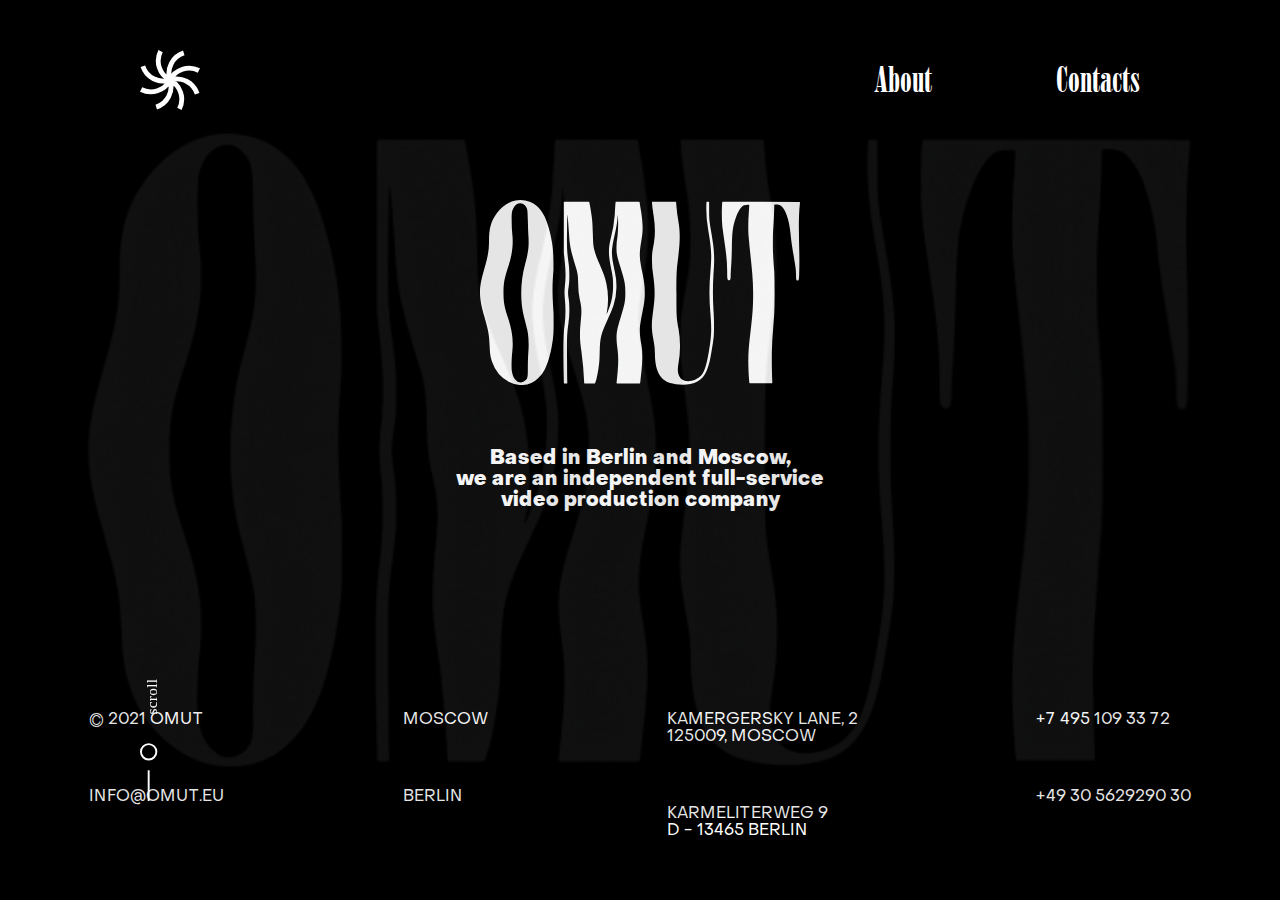
==== commit f4ae8077: "Add files via upload" ====
--- a/index.html
+++ b/index.html
@@ -26,7 +26,7 @@
         <div class="main__top"></div>
         <div class="main__center">
           <img class="main__logo" src="img/logo-vector.svg" alt="logo">
-          <div class="main__subtitle">Based in Berlin and Moscow, <br> we are an independent full-service <br> video production company</div>
+          <h1 class="main__subtitle">Based in Berlin and Moscow, <br> we are an independent full-service <br> video production company</h1>
         </div>
         <div class="main__footer">
           <div class="main__col">
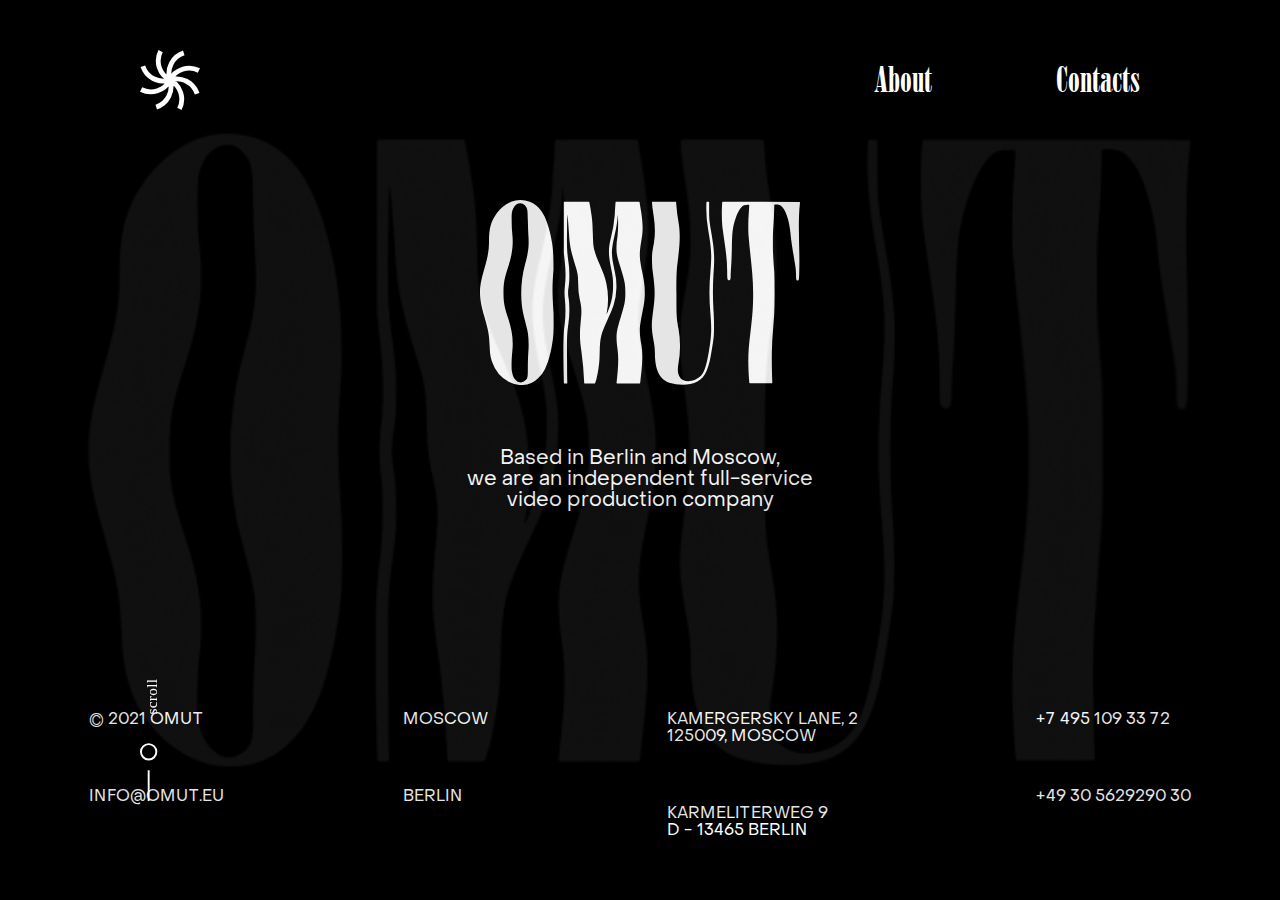
==== commit 070c8841: "Add files via upload" ====
--- a/index.html
+++ b/index.html
@@ -49,7 +49,7 @@
       </section>
       <section class="panel work__zero">
         <div class="zero__blur">
-          <h2 div class="zero__title">OXXXYMIRON</h2>
+          <h2 class="zero__title">OXXXYMIRON</h2>
           <h3 class="zero__subtitle">cтихи о <br> неизвестном <br> солдате</h3>
           <div class="zero__text">Produced by: Omut Studio & Red Pepper Film <br>
             CG Postproduction by: dobro & Azamat Sayfullaev<br>
--- a/css/style.css
+++ b/css/style.css
@@ -70,6 +70,7 @@
 .main__subtitle{
   margin-top: 64px;
   font-size: 20px;
+  font-weight: 400;
 }
 
 .main__footer{
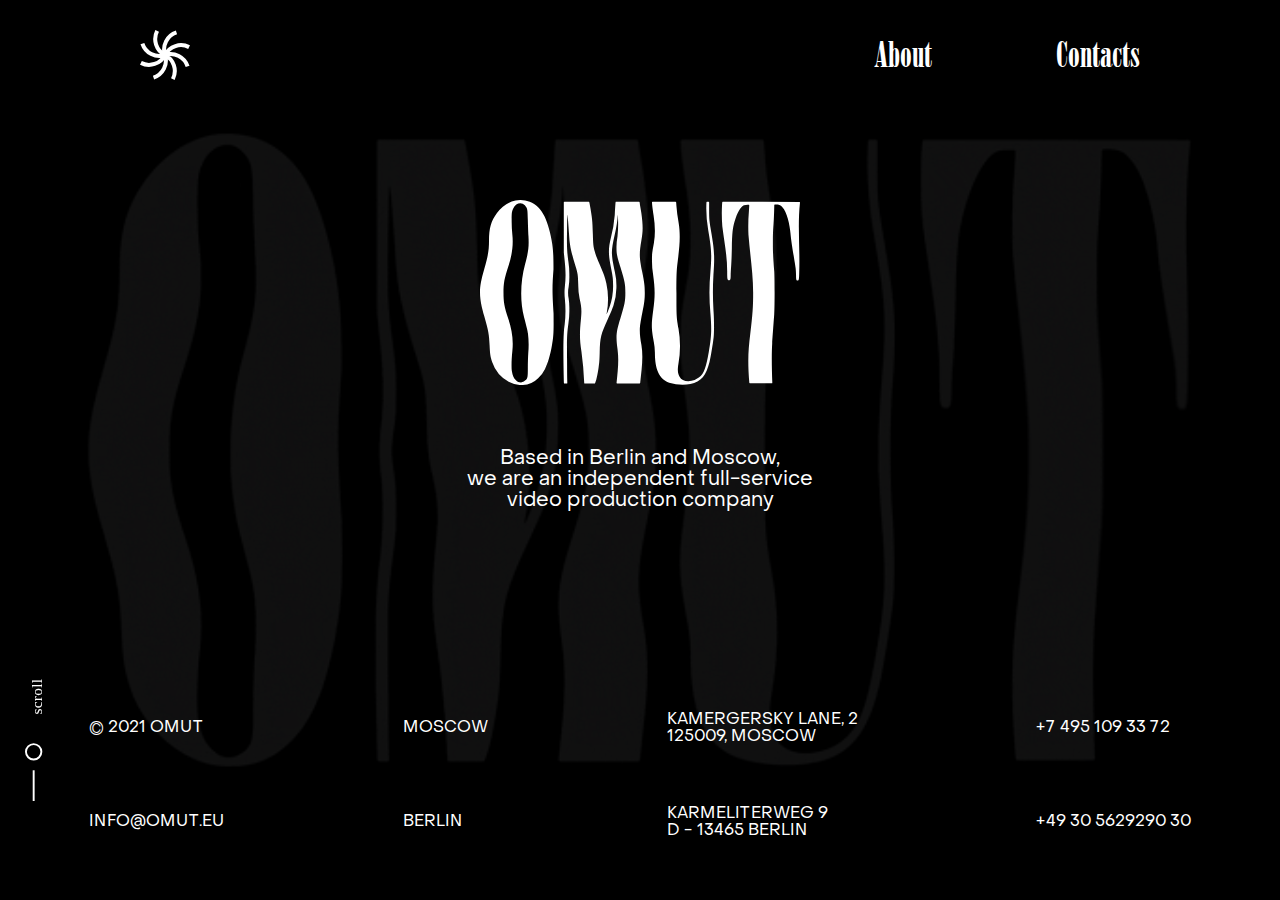
==== commit 4d52d39e: "Add files via upload" ====
--- a/index.html
+++ b/index.html
@@ -5,6 +5,7 @@
   <meta name="viewport" content="width=device-width, initial-scale=1.0">
   <link rel="stylesheet" href="css/style.css">
   <link rel="stylesheet" href="css/docSlider.css">
+  <link type="image/x-icon" rel="shortcut icon" href="img/znak.svg">
   <title>OMUT STUDIO</title>
 </head>
 <body>
@@ -15,8 +16,8 @@
       <a href="#" class="nav__link nav__contacts">Contacts</a>
       <a href="#" class="nav__link nav__back">Back</a>
       <div class="nav__links_mob">
-        <img class="nav__link_mob" src="img/info.svg" alt="info">
-        <img class="nav__link_mob" src="img/phone.svg" alt="phone">
+        <a href="./about.html"><img class="nav__link_mob nav__link_info" src="img/info.svg" alt="info"></a>
+        <img class="nav__link_mob nav__link_phone" src="img/phone.svg" alt="phone">
       </div>
     </div>
   </div>
@@ -31,7 +32,7 @@
         <div class="main__footer">
           <div class="main__col">
             <div class="main__info">© 2021 OMUT</div>
-            <div class="main__info">info@omut.eu</div>
+            <a href="mailto:info@omut.eu" class="main__info">info@omut.eu</a>
           </div>
           <div class="main__col">
             <div class="main__info">MOSCOW</div>
@@ -42,8 +43,8 @@
             <div class="main__info">Karmeliterweg 9 <br> D - 13465 Berlin</div>
           </div>
           <div class="main__col">
-            <div class="main__info">+7 495 109 33 72</div>
-            <div class="main__info">+49 30 5629290 30</div>
+            <a href="tel:+74951093372" class="main__info">+7 495 109 33 72</a>
+            <a href="tel:+4930562929030" class="main__info">+49 30 5629290 30</a>
           </div>
         </div>
       </section>
@@ -51,6 +52,7 @@
         <div class="zero__blur">
           <h2 class="zero__title">OXXXYMIRON</h2>
           <h3 class="zero__subtitle">cтихи о <br> неизвестном <br> солдате</h3>
+          <div class="zero__subtitle_mob">cтихи о неизвестном солдате</div>
           <div class="zero__text">Produced by: Omut Studio & Red Pepper Film <br>
             CG Postproduction by: dobro & Azamat Sayfullaev<br>
             Directed by:  Dima Maseykin<br>
@@ -68,7 +70,7 @@
             <div class="zero__row_mob">Directed by: <br> Dima Maseykin </div>
             <div class="zero__row_mob">Director of photography: <br> Roman Sivozhelezov</div>
           </div>
-          <div class="zero__play">Watch</div>   
+          <div class="zero__play">Watch <img class="play__btn" src="img/play-button.svg" alt="icon"></div>   
         </div>
         <div class="modal zero__modal">
           <iframe class="video zero__video" src="https://www.youtube.com/embed/Rs8aq-e_J4M" title="YouTube video player" allow="autoplay; fullscreen; picture-in-picture"></iframe>
@@ -90,7 +92,7 @@
             <div class="one__row_mob">Director of Photography: <br> Valeriia Jonsen </div>
             <div class="one__row_mob">Production designer: <br> Elena Lavur</div>
           </div>
-          <div class="one__play">Watch</div>  
+          <div class="one__play">Watch <img class="play__btn" src="img/play-button.svg" alt="icon"></div>  
         </div>
         <div class="modal one__modal">
           <iframe class="video one__video" src="https://www.youtube.com/embed/XxoQiIYq5oA" title="YouTube video player" allow="autoplay; fullscreen; picture-in-picture"></iframe>
@@ -111,7 +113,7 @@
             <div class="two__row_mob">Cinematographer: <br> Valeriia Jonsen </div>
             <div class="two__row_mob">Line producer: <br> Alexander Stoletov</div>
           </div>
-          <div class="two__play">Watch</div> 
+          <div class="two__play">Watch <img class="play__btn" src="img/play-button.svg" alt="icon"></div> 
         </div>
         <div class="modal two__modal">
           <iframe class="video two__video" src="https://player.vimeo.com/video/495762439?h=675b58b800" title="YouTube video player" allow="autoplay; fullscreen; picture-in-picture"></iframe>
@@ -133,7 +135,7 @@
             <div class="three__row_mob">Cinematographer: <br> Valeriia Johnsen</div>
             <div class="three__row_mob">Producer: <br> Roman Maximov</div>
           </div>
-          <div class="three__play">Watch</div>  
+          <div class="three__play">Watch <img class="play__btn" src="img/play-button.svg" alt="icon"></div>  
         </div>
         <div class="modal left__modal three__modal">
           <iframe class="video three__video" src="https://player.vimeo.com/video/485063014?h=5960f77c81" title="YouTube video player" allow="autoplay; fullscreen; picture-in-picture"></iframe>
@@ -160,7 +162,7 @@
             <div class="four__row_mob">Director of Photography: <br> Valeriia Johnsen</div>
             <div class="four__row_mob">Screenwriter: <br> Alexander Stoletov </div>
           </div>
-          <div class="four__play">Watch</div>  
+          <div class="four__play">Watch <img class="play__btn" src="img/play-button.svg" alt="icon"></div>  
         </div>
         <div class="modal four__modal">
           <iframe class="video four__video" src="https://player.vimeo.com/video/464214504?h=1341906a8d" title="YouTube video player" allow="autoplay; fullscreen; picture-in-picture"></iframe>
@@ -181,7 +183,7 @@
             <div class="five__row_mob">Producer: <br> Ashes are falling apart </div>
             <div class="five__row_mob">Production designer: <br> Memorial to the soul </div>
           </div>
-          <div class="five__play">Watch</div>  
+          <div class="five__play">Watch <img class="play__btn" src="img/play-button.svg" alt="icon"></div>  
         </div>
         <div class="modal five__modal">
           <iframe class="video five__video" src="https://player.vimeo.com/video/440284952?h=d282262110" title="YouTube video player" allow="autoplay; fullscreen; picture-in-picture"></iframe>
@@ -204,7 +206,7 @@
             <div class="six__row_mob">Produced by <br> Ashes are falling apart</div>
             <div class="six__row_mob">Production designer: <br> Memorial to the soul </div>
           </div>
-          <div class="six__play">Watch</div>  
+          <div class="six__play">Watch <img class="play__btn" src="img/play-button.svg" alt="icon"></div>  
         </div>
         <div class="modal left__modal six__modal">
           <iframe class="video six__video" src="https://player.vimeo.com/video/410906054?h=0f8ab72fe3" title="YouTube video player" allow="autoplay; fullscreen; picture-in-picture"></iframe>
@@ -227,7 +229,7 @@
             <div class="seven__row_mob">Produced by <br> Ashes are falling apart</div>
             <div class="seven__row_mob">Production designer: <br> Memorial to the soul </div>
           </div>
-          <div class="seven__play">Watch</div>  
+          <div class="seven__play">Watch <img class="play__btn" src="img/play-button.svg" alt="icon"></div>  
         </div>
         <div class="modal left__modal seven__modal">
           <iframe class="video seven__video" src="https://player.vimeo.com/video/520717815?h=4760fdb179" title="YouTube video player" allow="autoplay; fullscreen; picture-in-picture"></iframe>
@@ -250,7 +252,7 @@
             <div class="eight__row_mob">Co-Producers:<br> Valeriia Johnsen, Karim Imamiev</div>
             <div class="eight__row_mob">Production Designer: <br> Yury Nikiforov </div>
           </div>
-          <div class="eight__play">Watch</div>  
+          <div class="eight__play">Watch <img class="play__btn" src="img/play-button.svg" alt="icon"></div>  
         </div>
         <div class="modal left__modal eight__modal">
           <iframe class="video eight__video" src="https://player.vimeo.com/video/334406153?h=76a1f70930" title="YouTube video player" allow="autoplay; fullscreen; picture-in-picture"></iframe>
--- a/css/style.css
+++ b/css/style.css
@@ -30,6 +30,7 @@
   left: 0;
   bottom: 0;
   right: 0;
+  z-index: -1;
 }
 
 .main.main-active{
@@ -54,6 +55,9 @@
 	}
 }
 
+.play__btn{
+  width: 36px;
+}
 
 .main__center{
   display: flex;
@@ -83,6 +87,13 @@
   margin-bottom: 60px;
   text-transform: uppercase;
   font-size: 16px;
+  color: white;
+}
+
+.main__col{
+  display: flex;
+  justify-content: space-around;
+  flex-direction: column;
 }
 
 @media (max-width: 800px){
@@ -120,6 +131,7 @@
   .main__col{
     display: flex;
     justify-content: space-around;
+    flex-direction: row;
   }
 
   .main__info{
@@ -135,13 +147,13 @@
   display: flex;
   align-items: center;
   justify-content: space-between;
-  padding: 50px 140px 0 140px;
+  padding: 30px 140px 0 140px;
   width: 100%;
   z-index: 2;
 }
 
 .nav__logo{
-  max-width: 60px;
+  max-width: 50px;
   transition: all 3s;
   cursor: pointer;
 }
@@ -177,11 +189,12 @@
 .nav__back-active{
   display: flex;
 }
+
 @media (max-width: 800px){
   .nav{
     backdrop-filter: blur(10px);
     background-color: rgba(0, 0, 0, 0.5);
-    padding: 30px 30px 24px 30px;
+    padding: 20px 20px 20px 20px;
   }
 
   .nav__logo{
@@ -200,8 +213,10 @@
     margin-left: 34px;
   }
 
-  .nav__links_mob{
+  .nav__links_mob a{
     display: flex;
+    align-items: center;
+    justify-content: center;
   }
 
   .nav__links_mob-hidden{
@@ -214,7 +229,7 @@
 .scroll__icon{
   position: fixed;
   bottom: 94px;
-  padding-left: 140px;
+  padding-left: 25px;
   animation: shake 3s ease 0s infinite;
   -webkit-animation: shake 3s ease 0s infinite;
 }
@@ -276,9 +291,8 @@
 .zero__blur{
   background: linear-gradient( to right,rgba(255, 255, 255, 0.1), rgb(0, 0, 0));
   backdrop-filter: blur(10px);
-  width: 50%;
   height: 100%;
-  padding: 0 140px 0 84px;
+  padding: 50px 140px 0 84px;
   display: flex;
   flex-direction: column;
   justify-content: center;
@@ -291,9 +305,9 @@
 
 .zero__title{
   font-weight: 900;
-  font-size: 100px;
+  font-size: 70px;
+  line-height: 50px;
   white-space: nowrap;
-  line-height: 30px;
   -webkit-text-fill-color: transparent;
   -webkit-text-stroke: 2px white;
   position: relative;
@@ -301,28 +315,30 @@
 
 .zero__subtitle{
   font-weight: 900;
-  font-size: 100px;
+  font-size: 70px;
+  line-height: 50px;
   white-space: nowrap;
   position: relative;
-  line-height: 100px;
   text-align: right;
 }
 
 .zero__text{
   font-size: 18px;
-  position: relative;
-  margin-top: 69px;
+  margin-top: 40px;
+  position: relative;
 }
 
 .zero__play{
   font-family: 'onyx_btregular';
-  font-size: 56px;
+  margin-top: 40px;
+  font-size: 46px;
   text-decoration: none;
   color: white;
-  margin-top: 69px;
   cursor: pointer;
   position: relative;
   text-align: right;
+  animation: shake 3s ease 0s infinite;
+  -webkit-animation: shake 3s ease 0s infinite;
 }
 
 .zero__text_mob{
@@ -330,6 +346,9 @@
   position: relative;
 }
 
+.zero__subtitle_mob{
+  display: none;
+}
 
 @media (max-width: 800px){
   .work__zero{
@@ -354,21 +373,30 @@
   }
 
   .zero__title{
-    font-size: 36px;
+    font-size: 32px;
     margin-left: 0;
     line-height: 30px;
     width: 90%;
-    text-align: left;
+    text-align: center;
     -webkit-text-stroke: 1px white;
   }
   
   .zero__subtitle{
-    font-size: 30px;
-    margin-left: 0;
+    display: none;
+  }
+
+  .zero__subtitle_mob{
+    display: inline;
+    font-size: 24px;
     width: 90%;
-    text-align: right;
+    text-align: center;
     line-height: 20px;
-    margin-bottom: 32px;
+    margin-bottom: 5px;
+    font-weight: 900;
+  }
+
+  .zero__row_mob{
+    margin-bottom: 10px;
   }
   
   .zero__text{
@@ -378,11 +406,6 @@
   .zero__text_mob{
     display: block;
     font-size: 16px;
-
-  }
-
-  .zero__row_mob{
-    margin-bottom: 15px;
   }
 
   .zero__play{
@@ -392,7 +415,11 @@
     text-align: right;
   }
 }
-
+@media(max-height:665px){
+  .zero__row_mob{
+    margin-bottom: 0;
+  }
+}
 /* WORK ONE */
 
 .work__one{
@@ -408,7 +435,6 @@
 .one__blur{
   background: linear-gradient( to right,rgba(255, 255, 255, 0.1), rgb(0, 0, 0));
   backdrop-filter: blur(10px);
-  width: 39%;
   height: 100%;
   padding: 0 140px 0 84px;
   display: flex;
@@ -423,10 +449,10 @@
 
 .one__title{
   font-weight: 900;
-  font-size: 100px;
+  font-size: 70px;
+  line-height: 30px;
   white-space: nowrap;
   margin-left: -245px;
-  line-height: 30px;
   -webkit-text-fill-color: transparent;
   -webkit-text-stroke: 2px white;
   position: relative;
@@ -434,38 +460,41 @@
 
 .one__subtitle{
   font-weight: 900;
-  font-size: 100px;
+  font-size: 70px;
   margin-left: -30px;
   white-space: nowrap;
   position: relative;
 }
 
 .one__subtitle_text{
-  margin-top: -32px;
+  margin-top: -20px;
   font-size: 24px;
-  margin-bottom: 69px;
   position: relative;
 }
 
 .one__text{
   font-size: 18px;
+  margin-top: 40px;
   position: relative;
 }
 
 .one__play{
   font-family: 'onyx_btregular';
-  font-size: 56px;
+  margin-top: 40px;
+  font-size: 46px;
   text-decoration: none;
   color: white;
-  margin-top: 69px;
   cursor: pointer;
   position: relative;
+  animation: shake 3s ease 0s infinite;
+  -webkit-animation: shake 3s ease 0s infinite;
 }
 
 .one__text_mob{
   display: none;
   position: relative;
 }
+
 
 @media (max-width: 800px){
   .work__one{
@@ -493,7 +522,6 @@
     font-size: 36px;
     margin-left: 0;
     line-height: 30px;
-    width: 90%;
     text-align: left;
     -webkit-text-stroke: 1px white;
   }
@@ -501,16 +529,16 @@
   .one__subtitle{
     font-size: 30px;
     margin-left: 0;
-    width: 90%;
-    text-align: right;
+    text-align: center;
+    margin-bottom: 5px;
   }
   
   .one__subtitle_text{
     margin-top: -40px;
     font-size: 18px;
-    width: 90%;
     text-align: left;
     margin-bottom: 32px;
+    display: none;
   }
   
   .one__text{
@@ -534,6 +562,12 @@
   }
 }
 
+@media(max-height:665px){
+  .one__row_mob{
+    margin-bottom: 0;
+  }
+}
+
 /* WORK TWO */
 
 .work__two{
@@ -547,7 +581,6 @@
 .two__blur{
   background: linear-gradient( to right,rgba(255, 255, 255, 0.1), rgb(0, 0, 0));
   backdrop-filter: blur(10px);
-  width: 50%;
   height: 100%;
   padding: 0 65px 0 45px;
   color: white;
@@ -562,9 +595,9 @@
 
 .two__title{
   font-weight: 900;
-  font-size: 100px;
+  font-size: 70px;
+  line-height: 60px;
   white-space: nowrap;
-  line-height: 85px;
   -webkit-text-fill-color: transparent;
   -webkit-text-stroke: 2px white;
   position: relative;
@@ -573,8 +606,8 @@
 .two__subtitle{
   font-weight: 900;
   font-size: 70px;
+  line-height: 60px;
   white-space: nowrap;
-  line-height: 60px;
   display: flex;
   justify-content: flex-end;
   position: relative;
@@ -591,12 +624,14 @@
 
 .two__play{
   font-family: 'onyx_btregular';
-  font-size: 56px;
+  margin-top: 40px;
+  font-size: 46px;
   text-decoration: none;
   color: white;
-  margin-top: 69px;
   cursor: pointer;
   position: relative;
+  animation: shake 3s ease 0s infinite;
+  -webkit-animation: shake 3s ease 0s infinite;
 }
 
 .two__text_mob{
@@ -630,18 +665,16 @@
     font-size: 36px;
     margin-left: 0;
     line-height: 30px;
-    width: 90%;
-    text-align: left;
+    text-align: center;
     -webkit-text-stroke: 1px white;
   }
   
   .two__subtitle{
     font-size: 30px;
     margin-left: 0;
-    width: 90%;
-    text-align: right;
+    text-align: center;
     line-height: 30px;
-    margin-bottom: 15px;
+    margin-bottom: 5px;
   }
   
   .two__text{
@@ -664,7 +697,11 @@
     text-align: right;
   }
 }
-
+@media(max-height:665px){
+  .two__row_mob{
+    margin-bottom: 0;
+  }
+}
 /* WORK three */
 
 .work__three{
@@ -677,7 +714,6 @@
 .three__blur{
   background: linear-gradient( to left,rgba(255, 255, 255, 0.1), rgb(0, 0, 0));
   backdrop-filter: blur(10px);
-  width: 36%;
   height: 100%;
   padding: 0 60px 0 140px;
   color: white;
@@ -692,9 +728,9 @@
 
 .three__title{
   font-weight: 900;
-  font-size: 100px;
+  font-size: 70px;
+  line-height: 30px;
   white-space: nowrap;
-  line-height: 85px;
   -webkit-text-fill-color: transparent;
   -webkit-text-stroke: 2px white;
   position: relative;
@@ -702,19 +738,17 @@
 
 .three__subtitle{
   font-weight: 900;
-  font-size: 100px;
+  font-size: 70px;
   white-space: nowrap;
-  line-height: 100px;
   display: flex;
   justify-content: flex-end;
   position: relative;
 }
 
 .three__subtitle_text{
-  margin-top: -22px;
+  margin-top: -20px;
   margin-left: 144px;
   font-size: 24px;
-  margin-bottom: 69px;
   position: relative;
 }
 
@@ -730,13 +764,14 @@
 .three__play{
   font-family: 'onyx_btregular';
   position: relative;
-  font-size: 56px;
+  margin-top: 40px;
+  font-size: 46px;
   text-decoration: none;
   color: white;
-  margin-top: 69px;
   cursor: pointer;
-  display: flex;
-  justify-content: flex-end;
+  margin-left: auto;
+  animation: shake 3s ease 0s infinite;
+  -webkit-animation: shake 3s ease 0s infinite;
 }
 
 .three__text_mob{
@@ -771,18 +806,16 @@
     font-size: 36px;
     margin-left: 0;
     line-height: 30px;
-    width: 50%;
-    text-align: left;
+    text-align: center;
     -webkit-text-stroke: 1px white;
   }
   
   .three__subtitle{
     font-size: 30px;
     margin-left: 0;
-    width: 50%;
-    text-align: right;
+    text-align: center;
     line-height: 30px;
-    margin-bottom: 15px;
+    margin-bottom: 5px;
   }
 
   .three__subtitle_text{
@@ -804,9 +837,15 @@
 
   .three__play{
     font-size: 36px;
+    margin: 0;
     margin-top: -400px;
     width: 90%;
     text-align: right;
+  }
+}
+@media(max-height:665px){
+  .three__row_mob{
+    margin-bottom: 0;
   }
 }
 
@@ -823,9 +862,7 @@
 .four__blur{
   background: linear-gradient( to right,rgba(255, 255, 255, 0.1), rgb(0, 0, 0));
   backdrop-filter: blur(10px);
-  width: 40%;
-  height: 100%;
-  padding: 0 204px 0 143px;
+  padding: 0 140px 0 140px;
   color: white;
   display: flex;
   flex-direction: column;
@@ -840,16 +877,15 @@
   font-size: 18px;
   color: #FFFFFF;
   opacity: 0.31;
-  margin-bottom: 70px;
+  margin-bottom: 50px;
   position: relative;  
 }
 
 .four__title{
   font-weight: 900;
-  font-size: 100px;
+  font-size: 70px;
+  line-height: 30px;
   white-space: nowrap;
-  line-height: 85px;
-  margin-left: -180px;
   -webkit-text-fill-color: transparent;
   -webkit-text-stroke: 2px white;
   position: relative;  
@@ -857,9 +893,9 @@
 
 .four__subtitle{
   font-weight: 900;
-  font-size: 100px;
+  font-size: 70px;
+  margin-left: -40px;
   white-space: nowrap;
-  line-height: 100px;
   position: relative;  
   
 }
@@ -867,19 +903,21 @@
 .four__text{
   margin-left: -40px;
   font-size: 18px;
-  margin-top: 50px;
+  margin-top: 30px;
   position: relative;  
 }
 
 
 .four__play{
   font-family: 'onyx_btregular';
-  font-size: 56px;
+  margin-top: 40px;
+  font-size: 46px;
   text-decoration: none;
   color: white;
-  margin-top: 69px;
   cursor: pointer;
-  position: relative;  
+  position: relative; 
+  animation: shake 3s ease 0s infinite;
+  -webkit-animation: shake 3s ease 0s infinite;
 }
 
 .four__text_mob{
@@ -918,18 +956,16 @@
     font-size: 36px;
     margin-left: 0;
     line-height: 30px;
-    width: 50%;
-    text-align: left;
+    text-align: center;
     -webkit-text-stroke: 1px white;
   }
   
   .four__subtitle{
     font-size: 30px;
     margin-left: 0;
-    width: 50%;
-    text-align: right;
+    text-align: center;
     line-height: 30px;
-    margin-bottom: 15px;
+    margin-bottom: 5px;
   }
 
   .four__subtitle_text{
@@ -956,7 +992,11 @@
     text-align: right;
   }
 }
-
+@media(max-height:665px){
+  .four__row_mob{
+    margin-bottom: 0;
+  }
+}
 /* WORK FIVE */
 
 .work__five{
@@ -970,9 +1010,8 @@
 .five__blur{
   background: linear-gradient( to right,rgba(255, 255, 255, 0.1), rgb(0, 0, 0));
   backdrop-filter: blur(10px);
-  width: 37%;
   height: 100%;
-  padding: 0 235px 0 28px;
+  padding: 0 140px 0 28px;
   color: white;
   min-width: 30%;
   display: flex;
@@ -986,9 +1025,9 @@
 
 .five__title{
   font-weight: 900;
-  font-size: 100px;
+  font-size: 70px;
+  line-height: 30px;
   white-space: nowrap;
-  line-height: 85px;
   display: flex;
   justify-content: flex-end;
   -webkit-text-fill-color: transparent;
@@ -998,29 +1037,31 @@
 
 .five__subtitle{
   font-weight: 900;
-  font-size: 100px;
+  font-size: 70px;
+  text-align: center;
+  line-height: 60px;
   white-space: nowrap;
-  line-height: 100px;
   position: relative;
 }
 
 .five__text{
   font-size: 18px;
-  margin-top: 70px;
+  margin-top: 40px;
   position: relative;
 }
 
 
 .five__play{
   font-family: 'onyx_btregular';
-  font-size: 56px;
+  margin-top: 40px;
+  font-size: 46px;
   text-decoration: none;
   color: white;
-  margin-top: 69px;
   cursor: pointer;
-  justify-content: flex-end;
-  display: flex;
-  position: relative;
+  margin-left: auto;
+  position: relative;
+  animation: shake 3s ease 0s infinite;
+  -webkit-animation: shake 3s ease 0s infinite;
 }
 
 .five__text_mob{
@@ -1058,8 +1099,7 @@
     font-size: 36px;
     margin-left: 0;
     line-height: 30px;
-    width: 50%;
-    text-align: left;
+    text-align: center;
     -webkit-text-stroke: 1px white;
     justify-content: flex-start;
   }
@@ -1067,10 +1107,9 @@
   .five__subtitle{
     font-size: 30px;
     margin-left: 0;
-    width: 50%;
-    text-align: right;
+    text-align: center;
     line-height: 30px;
-    margin-bottom: 15px;
+    margin-bottom: 5px;
   }
 
   .five__subtitle_text{
@@ -1091,13 +1130,18 @@
   }
 
   .five__play{
+    margin: 0;
     font-size: 36px;
     margin-top: -400px;
     width: 90%;
     text-align: right;
   }
 }
-
+@media(max-height:665px){
+  .five__row_mob{
+    margin-bottom: 0;
+  }
+}
 /* WORK SIX */
 
 .work__six{
@@ -1111,7 +1155,6 @@
   background: linear-gradient( to left,rgba(255, 255, 255, 0.1), rgb(0, 0, 0));
   backdrop-filter: blur(10px);
   position: relative;
-  width: 45%;
   height: 100%;
   padding: 0 225px 0 140px;
   color: white;
@@ -1125,9 +1168,9 @@
 
 .six__title{
   font-weight: 900;
-  font-size: 100px;
+  font-size: 70px;
+  line-height: 30px;
   white-space: nowrap;
-  line-height: 85px;
   display: flex;
   justify-content: flex-end;
   -webkit-text-fill-color: transparent;
@@ -1137,15 +1180,14 @@
 
 .six__subtitle{
   font-weight: 900;
-  font-size: 100px;
+  font-size: 70px;
   white-space: nowrap;
-  line-height: 100px;
   position: relative;
 }
 
 .six__text{
   font-size: 18px;
-  margin-top: 50px;
+  margin-top: 40px;
   display: flex;
   justify-content: flex-end;
   position: relative;
@@ -1154,14 +1196,15 @@
 
 .six__play{
   font-family: 'onyx_btregular';
-  font-size: 56px;
+  margin-top: 40px;
+  font-size: 46px;
   text-decoration: none;
   color: white;
-  margin-top: 69px;
   cursor: pointer;
-  justify-content: flex-end;
-  display: flex;
-  position: relative;
+  margin-left: auto;
+  position: relative;
+  animation: shake 3s ease 0s infinite;
+  -webkit-animation: shake 3s ease 0s infinite;
 }
 
 .six__text_mob{
@@ -1200,18 +1243,16 @@
     font-size: 36px;
     margin-left: 0;
     line-height: 30px;
-    width: 50%;
-    text-align: left;
+    text-align: center;
     -webkit-text-stroke: 1px white;
   }
   
   .six__subtitle{
     font-size: 30px;
     margin-left: 0;
-    width: 50%;
-    text-align: right;
+    text-align: center;
     line-height: 30px;
-    margin-bottom: 15px;
+    margin-bottom: 5px;
   }
 
   .six__subtitle_text{
@@ -1228,17 +1269,25 @@
   }
 
   .six__row_mob{
-    margin-bottom: 15px;
+    margin-bottom: 5px;
   }
 
   .six__play{
     font-size: 36px;
+    margin: 0;
     margin-top: -400px;
     width: 90%;
     text-align: right;
   }
 }
-
+@media(max-height:665px){
+  .six__row_mob{
+    margin-bottom: 0;
+  }
+  .six__row_mob:last-child{
+    display: none;
+  }
+}
 
 /* WORK SEVEN */
 
@@ -1253,7 +1302,6 @@
   background: linear-gradient( to left,rgba(255, 255, 255, 0.1), rgb(0, 0, 0));
   backdrop-filter: blur(10px);
   position: relative;
-  width: 38%;
   height: 100%;
   padding: 0 65px 0 140px;
   color: white;
@@ -1267,9 +1315,9 @@
 
 .seven__title{
   font-weight: 900;
-  font-size: 100px;
+  font-size: 70px;
+  line-height: 30px;
   white-space: nowrap;
-  line-height: 85px;
   display: flex;
   justify-content: flex-end;
   -webkit-text-fill-color: transparent;
@@ -1279,7 +1327,7 @@
 
 .seven__subtitle{
   font-weight: 900;
-  font-size: 100px;
+  font-size: 70px;
   white-space: nowrap;
   line-height: 100px;
   position: relative;
@@ -1287,23 +1335,22 @@
 
 .seven__text{
   font-size: 18px;
-  margin-top: 50px;
-  display: flex;
-  justify-content: flex-end;
+  margin-top: 40px;
+  text-align: right;
   position: relative;
 }
 
 
 .seven__play{
   font-family: 'onyx_btregular';
-  font-size: 56px;
+  font-size: 46px;
   text-decoration: none;
   color: white;
-  margin-top: 69px;
+  margin-top: 40px;
   cursor: pointer;
-  justify-content: flex-end;
-  display: flex;
-  position: relative;
+  position: relative;
+  animation: shake 3s ease 0s infinite;
+  -webkit-animation: shake 3s ease 0s infinite;
 }
 
 .seven__text_mob{
@@ -1343,18 +1390,16 @@
     font-size: 36px;
     margin-left: 0;
     line-height: 30px;
-    width: 50%;
-    text-align: left;
+    text-align: center;
     -webkit-text-stroke: 1px white;
   }
   
   .seven__subtitle{
     font-size: 30px;
     margin-left: 0;
-    width: 50%;
-    text-align: right;
+    text-align: center;
     line-height: 30px;
-    margin-bottom: 15px;
+    margin-bottom: 5px;
   }
 
   .seven__subtitle_text{
@@ -1371,7 +1416,7 @@
   }
 
   .seven__row_mob{
-    margin-bottom: 15px;
+    margin-bottom: 5px;
   }
 
   .seven__play{
@@ -1381,7 +1426,14 @@
     text-align: right;
   }
 }
-
+@media(max-height:665px){
+  .seven__row_mob{
+    margin-bottom: 0;
+  }
+  .seven__row_mob:last-child{
+    display: none;
+  }
+}
 /* WORK EIGHT  */
 
 .work__eight{
@@ -1396,7 +1448,6 @@
   background: linear-gradient( to right,rgba(255, 255, 255, 0.1), rgb(0, 0, 0));
   backdrop-filter: blur(10px);
   position: relative;
-  width: 40%;
   height: 100%;
   padding: 0 140px 0 100px;
   color: white;
@@ -1410,11 +1461,10 @@
 
 .eight__title{
   font-weight: 900;
-  font-size: 100px;
+  font-size: 70px;
+  line-height: 30px;
   white-space: nowrap;
-  line-height: 85px;
-  display: flex;
-  justify-content: center;
+  text-align: center;
   -webkit-text-fill-color: transparent;
   -webkit-text-stroke: 2px white;
   position: relative;
@@ -1422,15 +1472,15 @@
 
 .eight__subtitle{
   font-weight: 900;
-  font-size: 100px;
+  font-size: 70px;
+  text-align: center;
   white-space: nowrap;
-  line-height: 100px;
   position: relative;
 }
 
 .eight__text{
   font-size: 18px;
-  margin-top: 50px;
+  margin-top: 40px;
   display: flex;
   justify-content: flex-end;
   position: relative;
@@ -1439,12 +1489,14 @@
 
 .eight__play{
   font-family: 'onyx_btregular';
-  font-size: 56px;
+  font-size: 46px;
   text-decoration: none;
   color: white;
-  margin-top: 69px;
+  margin-top: 40px;
   cursor: pointer;
   position: relative;
+  animation: shake 3s ease 0s infinite;
+  -webkit-animation: shake 3s ease 0s infinite;
 }
 
 .eight__text_mob{
@@ -1484,8 +1536,7 @@
     font-size: 36px;
     margin-left: 0;
     line-height: 30px;
-    width: 50%;
-    text-align: left;
+    text-align: center;
     -webkit-text-stroke: 1px white;
     justify-content: initial;
   }
@@ -1493,10 +1544,9 @@
   .eight__subtitle{
     font-size: 30px;
     margin-left: 0;
-    width: 50%;
-    text-align: right;
+    text-align: center;
     line-height: 30px;
-    margin-bottom: 15px;
+    margin-bottom: 5px;
   }
 
   .eight__subtitle_text{
@@ -1523,7 +1573,14 @@
     text-align: right;
   }
 }
-
+@media(max-height:665px){
+  .eight__row_mob{
+    margin-bottom: 0;
+  }
+  .eight__row_mob:last-child{
+    display: none;
+  }
+}
 /* MENU */
 
 .menu{
@@ -1553,7 +1610,6 @@
 .menu__words_col{
   display: flex;
   flex-direction: column;
-  min-width: 50%;
 }
 
 .menu__word_title{
@@ -1598,29 +1654,45 @@
   justify-content: center;
   align-items: center;
   flex-wrap: wrap;
-  margin-top: 157px;
-  margin-bottom: ;
+  margin-top: 150px;
+  width: 100%;
+  margin-bottom: 0;
+  margin-bottom: 150px;
 }
 
 .menu__item{
   display: flex;
   text-align: center;
-  width: 536px;
-  height: 434px;
+  height: 100%;
   justify-content: center;
   align-items: center;
   font-size: 20px;
-  margin-bottom: 175px;
-}
-
-.menu__item.one{
-  background: url('../img/numb_1.png') center no-repeat;
-}
-.menu__item.two{
-  background: url('../img/numb_2.png') center no-repeat;
-}
-.menu__item.three{
-  background: url('../img/numb_3.png') center no-repeat;
+  margin: 100px 50px;
+  position: relative;
+}
+
+.menu__item::after{
+  position: absolute;
+  top: 0;
+  left: 0;
+  font-family: 'onyx_btregular';
+  opacity: 0.3;
+  width: 100%;
+  height: 100%;
+  display: flex;
+  align-items: center;
+  justify-content: center;
+  font-size: 300px;
+}
+.menu__item.one::after{
+  content: "01";
+}
+
+.menu__item.two::after{
+  content: "02";
+}
+.menu__item.three::after{
+  content: "03";
 }
 
 .menu__team{
@@ -1631,8 +1703,15 @@
   flex-wrap: wrap;
 }
 
+.team__col{
+  display: flex;
+  justify-content: space-around;
+  flex-wrap: wrap;
+}
+
 .team__person{
-  width: 536px;
+  width: 30%;
+  flex-wrap: wrap;
   text-align: center;
   margin-bottom: 73px;
 }
@@ -1656,8 +1735,7 @@
 }
 
 .team__name.four{
-  text-align: right;
-  margin-right: -150px;
+  text-align: left;
 }
 
 .team__lastname{
@@ -1665,7 +1743,9 @@
     font-size: 60px;
     text-align: right;
 }
-
+.team__lastname.four{
+  text-align: center;
+}
 .team__position{
   font-size: 30px;
   margin-bottom: 30px;
@@ -1675,8 +1755,75 @@
   font-size: 20px;
 }
 
-.team__col:first-child{
-  margin-right: 154px;
+@media (max-width: 800px){
+  .menu__word_subtitle{
+    text-align: center;
+  }
+  .menu__word_subtitle.bottom{
+    margin: 0;
+  }
+  .team__col{
+    flex-direction: column;
+    align-items: center;
+  }
+  .team__person{
+    width: 80%;
+    align-items: center;
+    display: flex;
+    justify-content: center;
+    flex-direction: column;
+  }
+  .nav__links{
+    margin-left: auto;
+  }
+  .nav__link{
+    margin: 0;
+  }
+}
+
+@media (max-width: 650px){
+  .menu__word_title{
+    font-size: 36px;
+  }
+  .menu__word_subtitle{
+    font-size: 36px;
+  }
+  .menu__title{
+    padding-top: 180px;
+  }
+  .menu__word_subtitle.top{
+    margin-bottom: 15px;
+  }
+  .menu__subtitle{
+    font-size: 18px;
+    width: 80%;
+    margin: 0 auto;
+    margin-top: 15px;
+  }
+  .menu__list{
+    margin-top: 100px;
+  }
+  .menu__item{
+    font-size: 18px;
+  }
+  .team__name{
+    font-size: 45px;
+  }
+  .team__lastname{
+    font-size: 45px;
+  }
+  .team__position{
+    font-size: 24px;
+  }
+  .team__text{
+    font-size: 18px;
+  }
+  .menu__team{
+    padding-bottom: 100px;
+  }
+  .team__photo{
+    max-width: 100%;
+  }
 }
 
 
@@ -1693,7 +1840,7 @@
   }
 }
 
-/* VIDO */
+/* VIDEO */
 
 .modal{
   position: absolute;
